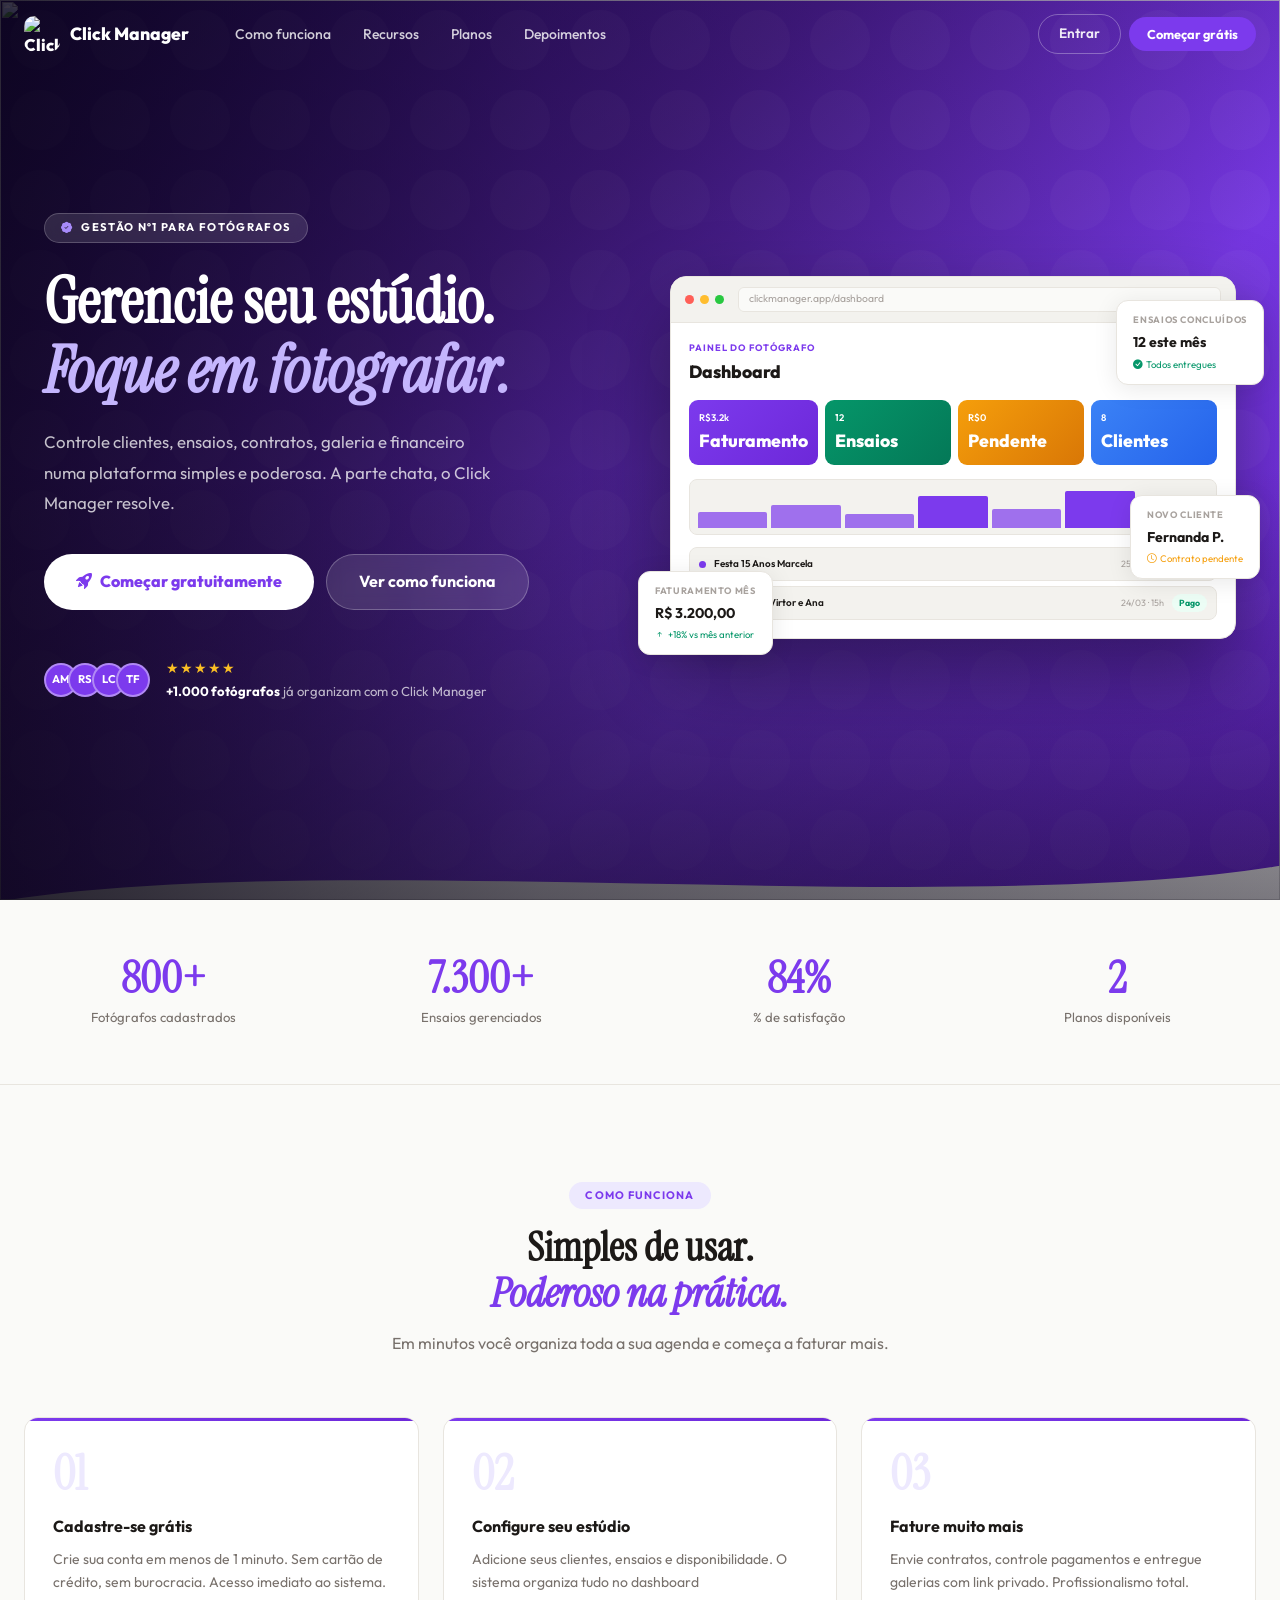
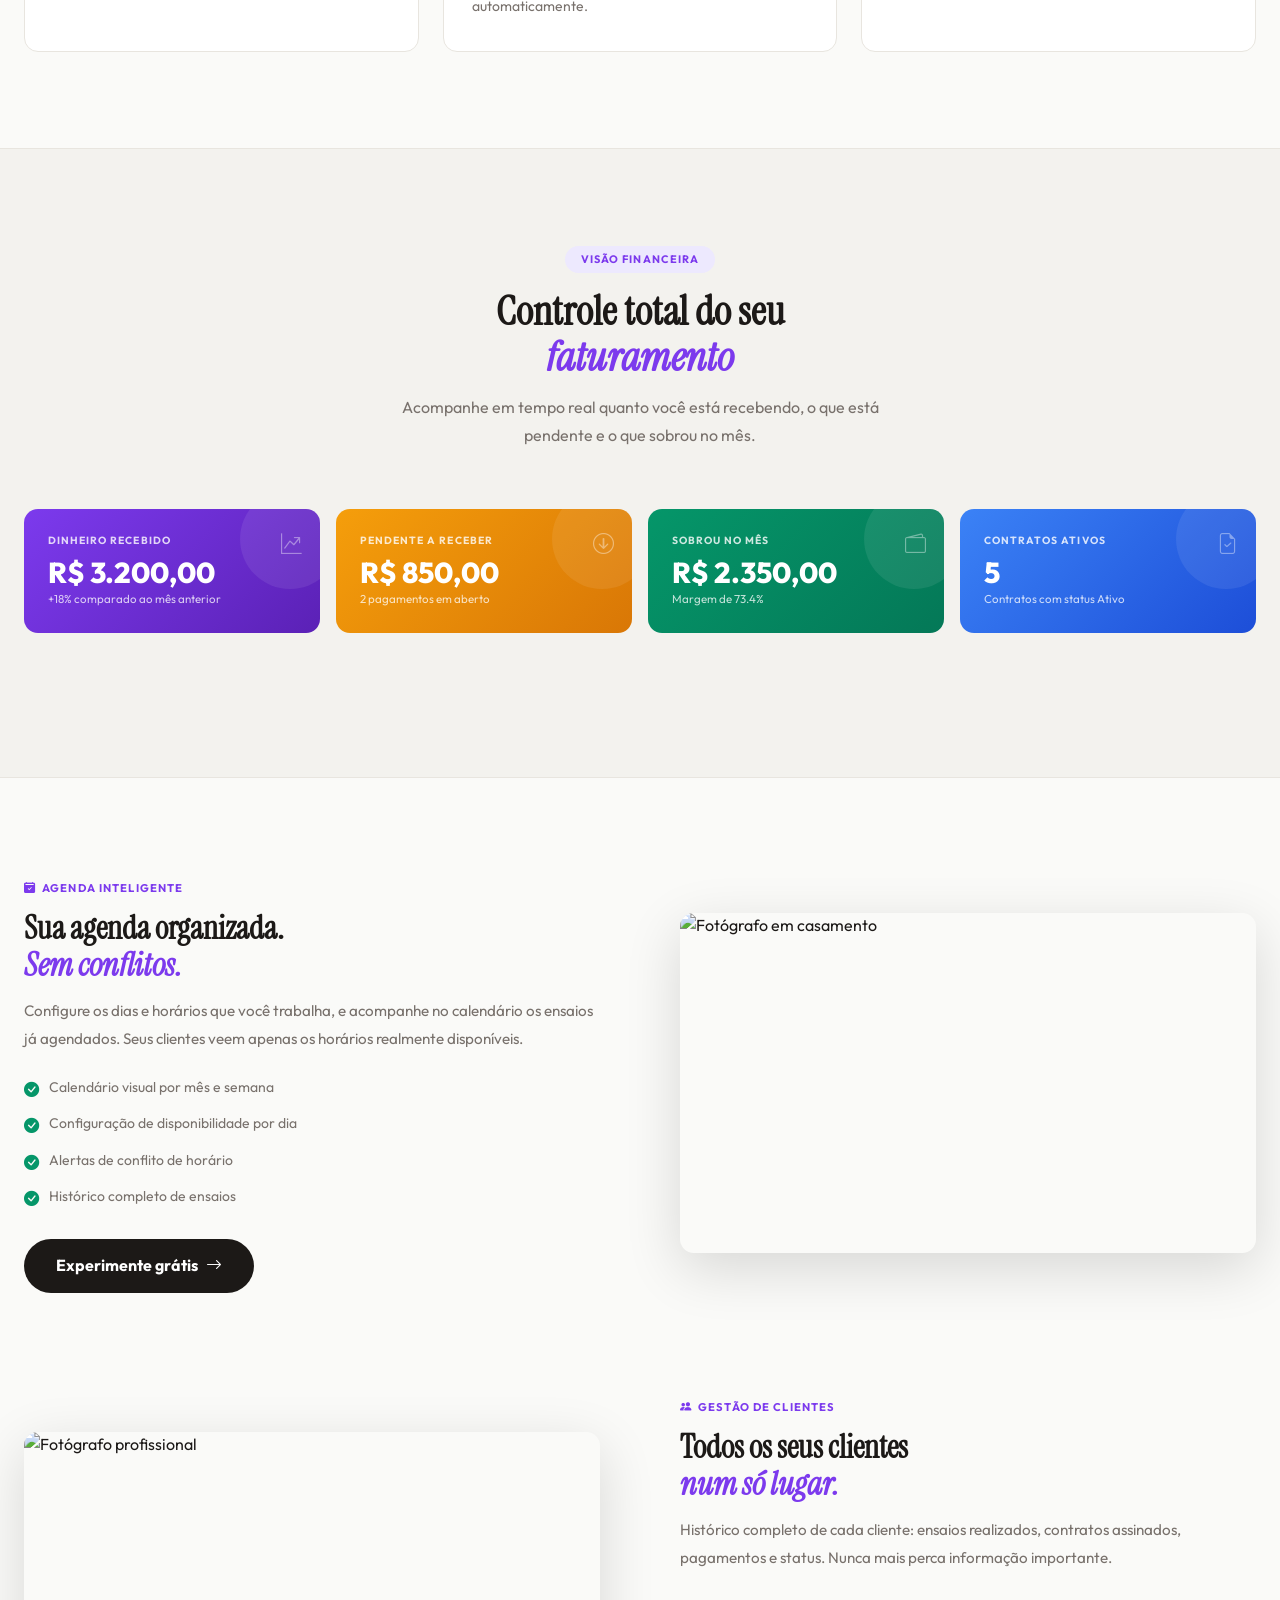
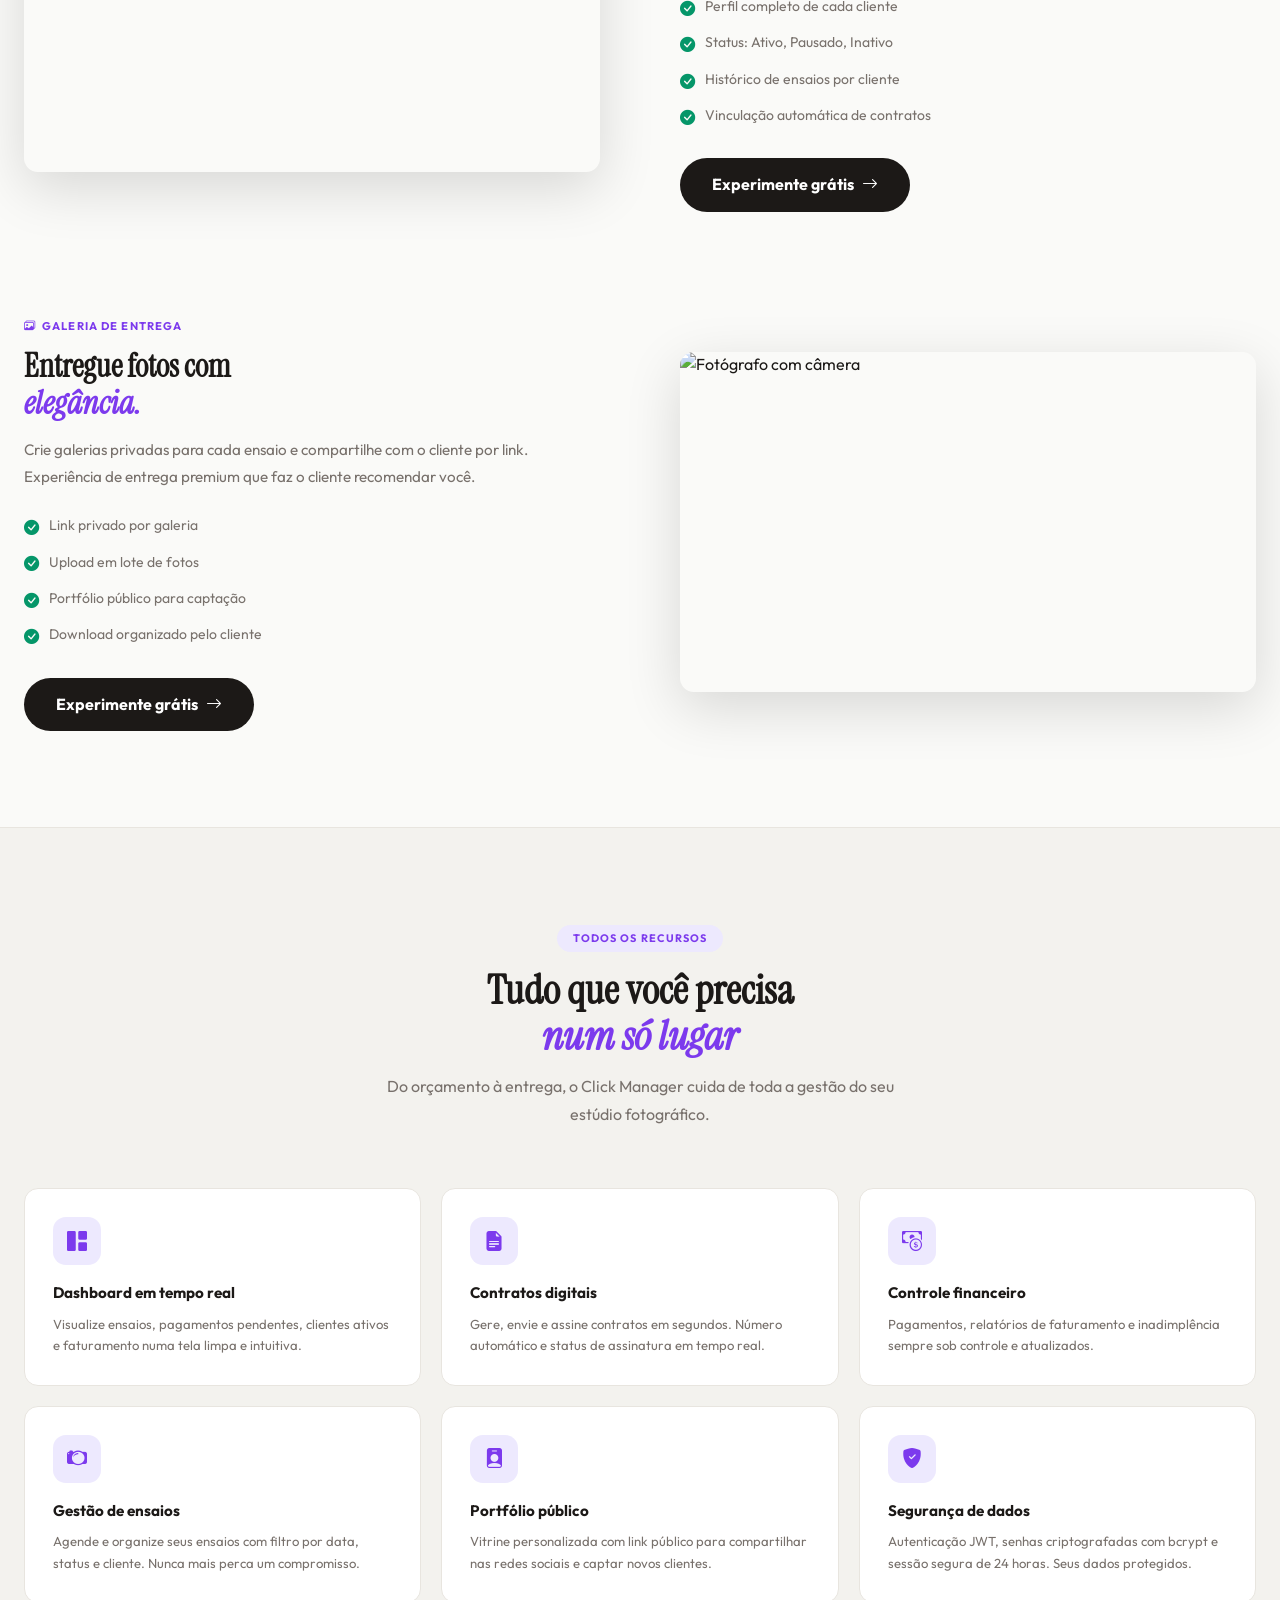
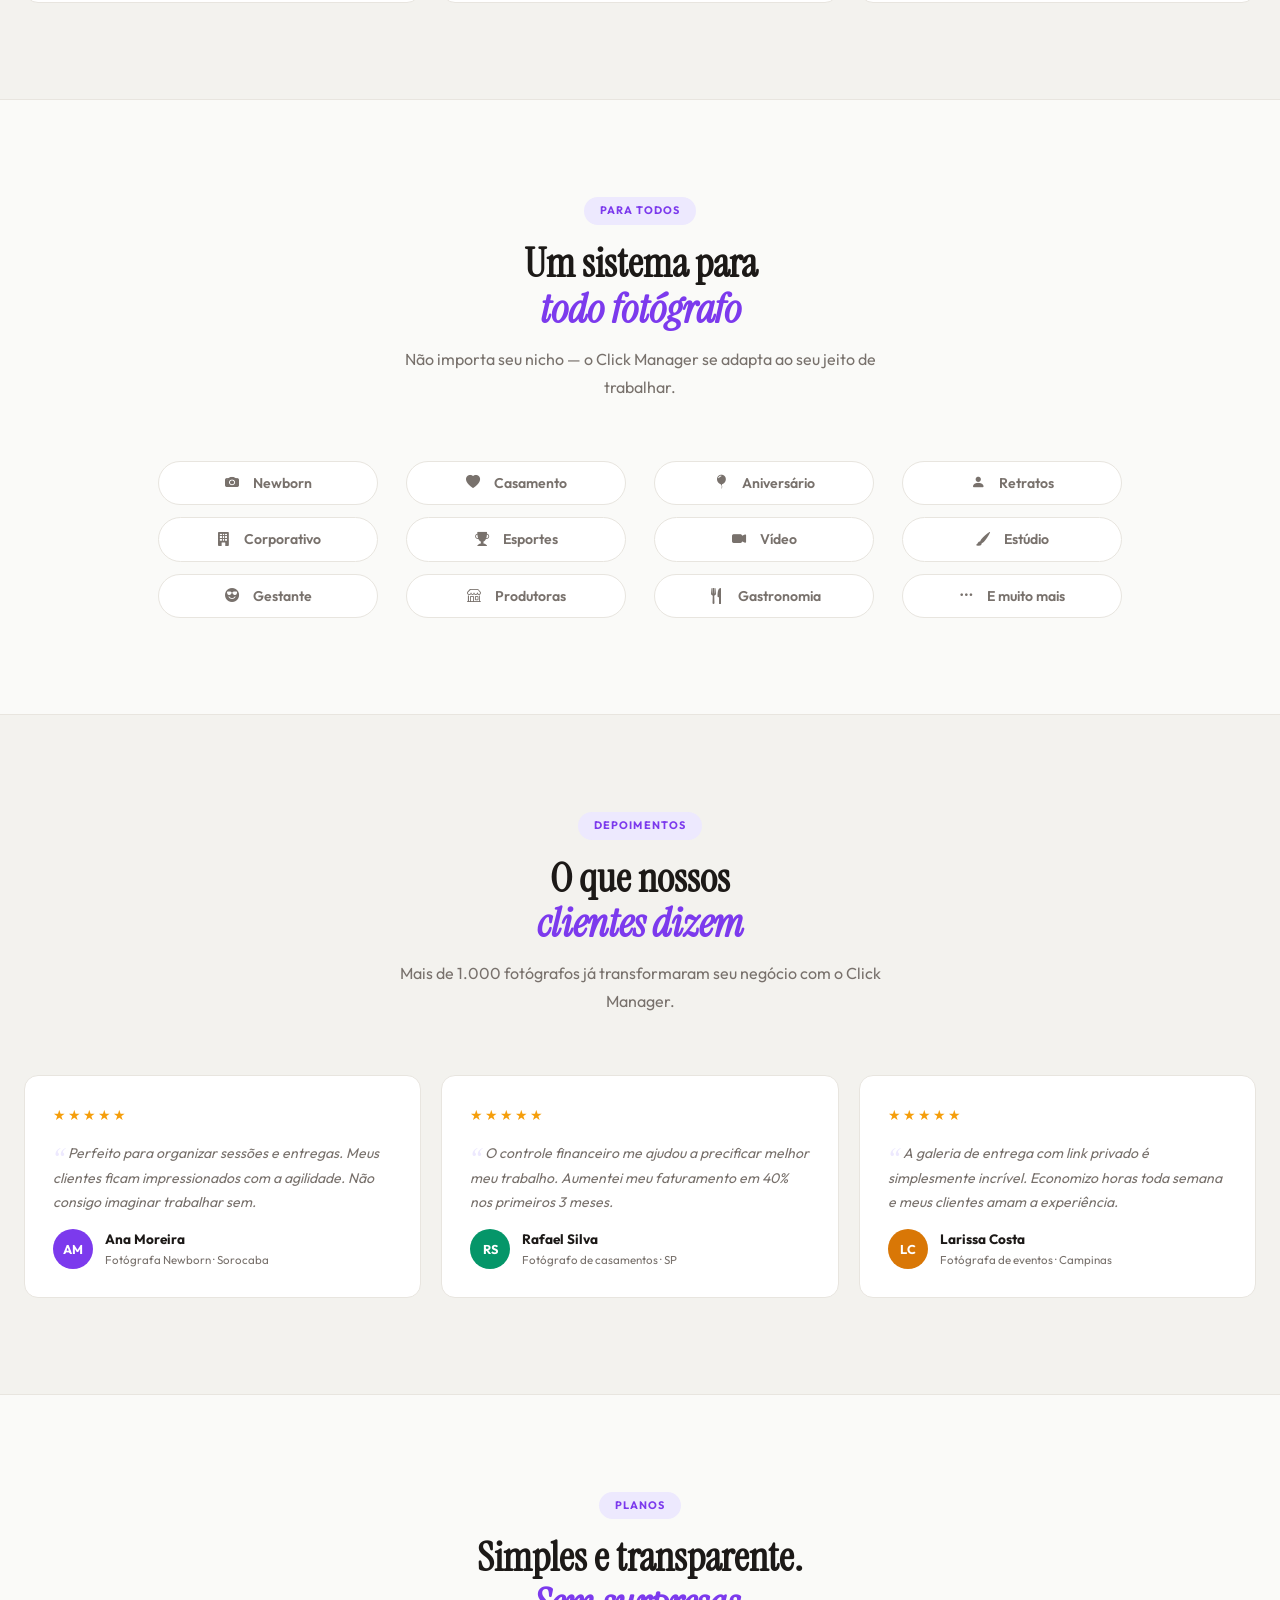
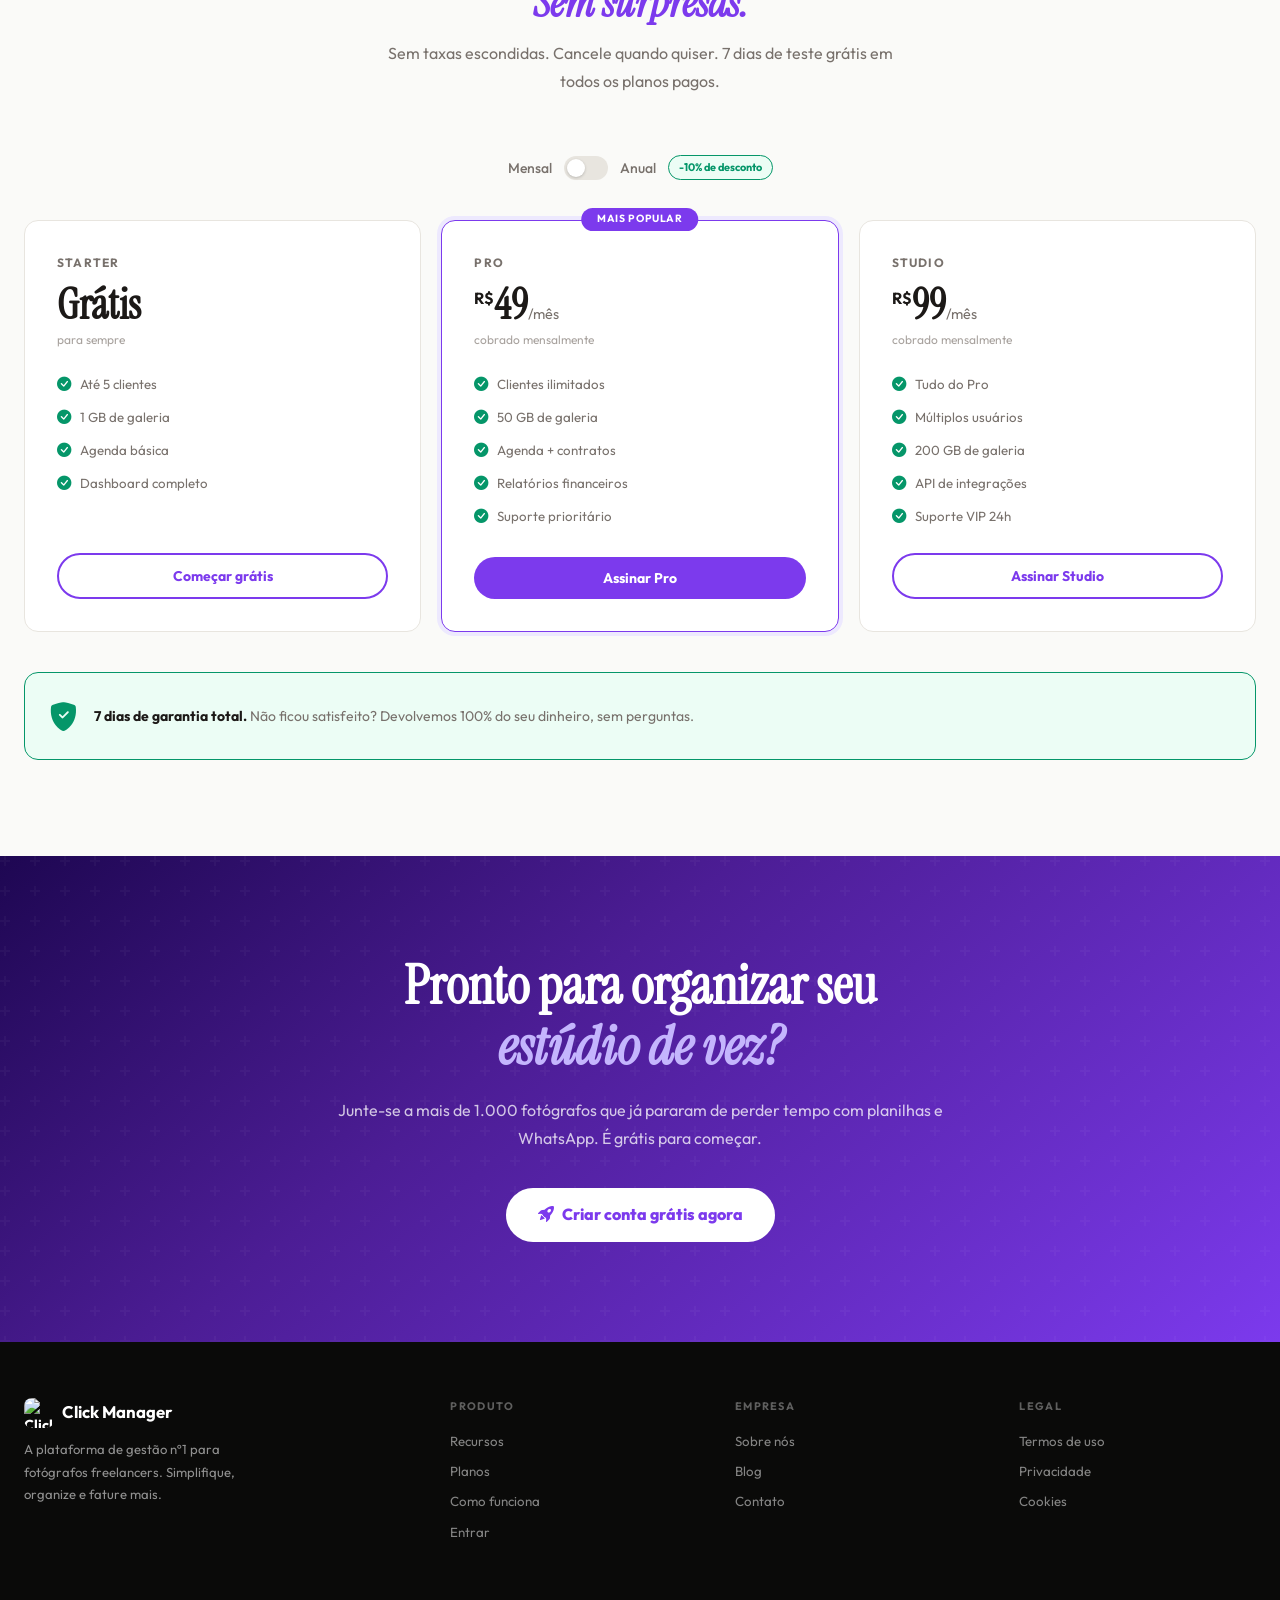
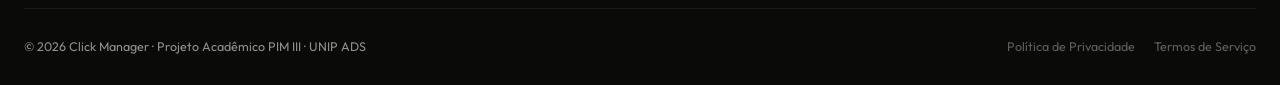
==== clickmanager-v2/index.html @ 8cb8bf37 "Sobe a API, o front e a infra do ClickManager - API em .NET conectando no Postgres (login, clientes," ====
<!DOCTYPE html>
<html lang="pt-BR" data-theme="light">
<head>
<meta charset="UTF-8"/>
<meta name="viewport" content="width=device-width,initial-scale=1.0"/>
<title>Click Manager – Gestão para Fotógrafos</title>
<link rel="icon" href="/icons/favicon.ico" />
<link rel="icon" type="image/svg+xml" sizes="32x32" href="/icons/faviconsvg.svg" />
<link rel="icon" type="image/png" sizes="16x16" href="/icons/favicon-16x16.png" />
<link rel="apple-touch-icon" sizes="180x180" href="/icons/apple-touch-icon.png" />
<link rel="icon" type="image/png" sizes="192x192" href="/icons/android-chrome-192x192.png" />
<link rel="icon" type="image/png" sizes="512x512" href="/icons/android-chrome-512x512.png" />
<link rel="preconnect" href="https://fonts.googleapis.com"/>
<link rel="preconnect" href="https://fonts.gstatic.com" crossorigin/>
<link href="https://fonts.googleapis.com/css2?family=Instrument+Serif:ital@0;1&family=Outfit:wght@300;400;500;600;700;800;900&display=swap" rel="stylesheet"/>
<link rel="stylesheet" href="https://cdn.jsdelivr.net/npm/bootstrap-icons@1.11.3/font/bootstrap-icons.min.css" crossorigin="anonymous"/>
<link rel="stylesheet" href="https://cdnjs.cloudflare.com/ajax/libs/bootstrap-icons/1.11.3/font/bootstrap-icons.min.css" crossorigin="anonymous"/>
<style>
/* ── RESET & TOKENS ─────────────────────────────── */
*,*::before,*::after{box-sizing:border-box;margin:0;padding:0}
html{scroll-behavior:smooth;font-size:16px}
:root{
  --bg:#fafaf8;--bg2:#f3f2ee;--surface:#fff;--border:#e8e5df;
  --text:#1c1917;--text2:#78716c;--text3:#a8a29e;
  --accent:#7c3aed;--accent2:#6d28d9;--accent-light:#f5f3ff;--accent-mid:#ede9fe;
  --green:#059669;--green-bg:#ecfdf5;
  --orange:#f59e0b;--orange-bg:#fffbeb;
  --font-serif:'Instrument Serif',Georgia,serif;
  --font:'Outfit',sans-serif;
  --nav-h:68px;--r:14px;--r-sm:9px;
  --shadow:0 1px 3px rgba(0,0,0,.06),0 4px 16px rgba(0,0,0,.04);
  --shadow-md:0 4px 24px rgba(0,0,0,.09);
  --shadow-lg:0 16px 56px rgba(0,0,0,.14);
  --ease:.22s cubic-bezier(.4,0,.2,1);
}
body{font-family:var(--font);background:var(--bg);color:var(--text);line-height:1.6;overflow-x:hidden;transition:background var(--ease),color var(--ease)}
a{text-decoration:none;color:inherit}
img{max-width:100%;display:block}
::-webkit-scrollbar{width:5px}::-webkit-scrollbar-track{background:var(--bg)}::-webkit-scrollbar-thumb{background:var(--accent);border-radius:99px}

/* ── BUTTONS ─────────────────────────────────────── */
.btn{display:inline-flex;align-items:center;gap:8px;padding:10px 22px;border-radius:99px;font-family:var(--font);font-size:.875rem;font-weight:700;cursor:pointer;border:none;transition:all var(--ease);text-decoration:none;white-space:nowrap}
.btn-ghost{background:rgba(255,255,255,.12);color:#fff;border:1.5px solid rgba(255,255,255,.25);backdrop-filter:blur(8px)}
.btn-ghost:hover{background:rgba(255,255,255,.2);border-color:rgba(255,255,255,.4)}
.btn-primary{background:var(--accent);color:#fff}
.btn-primary:hover{background:var(--accent2);transform:translateY(-2px);box-shadow:0 8px 28px rgba(124,58,237,.35)}
.btn-outline{background:transparent;color:var(--accent);border:2px solid var(--accent)}
.btn-outline:hover{background:var(--accent-light)}
.btn-white{background:#fff;color:var(--accent);font-weight:800}
.btn-white:hover{transform:translateY(-2px);box-shadow:0 8px 32px rgba(0,0,0,.18)}
.btn-dark{background:var(--text);color:#fff}
.btn-dark:hover{background:#111;transform:translateY(-2px)}
.btn-lg{padding:14px 32px;font-size:1rem}
.btn-sm{padding:7px 18px;font-size:.8rem}

/* ── NAV ─────────────────────────────────────────── */
.nav{
  position:fixed;
  top:0;left:0;right:0;
  z-index:200;
  height:var(--nav-h);
  display:flex;
  align-items:center;
  padding:0 max(24px,calc(50vw - 620px));
  gap:32px;
  transition:background .35s ease,transform .35s ease,box-shadow .35s ease,padding .35s ease;
  transform:translateY(-100%);
  background:transparent;
}
.nav.visible{transform:translateY(0);}
.nav-brand{display:flex;align-items:center;gap:10px;font-weight:800;font-size:1.1rem;color:#fff}
.nav.scrolled .nav-brand{color:var(--text)}
.nav-brand-icon{width:36px;height:36px;background:var(--accent);border-radius:10px;display:flex;align-items:center;justify-content:center;color:#fff;font-size:1.05rem;flex-shrink:0}
.nav-brand-icon.logo-image{background:transparent}
.nav-brand-icon.logo-image img{width:100%;height:100%;object-fit:contain;border-radius:inherit;display:block}
.footer-brand .brand-icon.logo-image{background:transparent}
.footer-brand .brand-icon.logo-image img{width:100%;height:100%;object-fit:contain;border-radius:inherit;display:block}
.nav-links{display:flex;align-items:center;gap:4px;flex:1}
.nav-links a{padding:7px 14px;font-size:.875rem;font-weight:500;color:rgba(255,255,255,.8);border-radius:99px;transition:all var(--ease)}
.nav-links a:hover{background:rgba(255,255,255,.15);color:#fff}
.nav.scrolled .nav-links a{color:var(--text2)}
.nav.scrolled .nav-links a:hover{background:var(--bg2);color:var(--text)}
.nav-actions{display:flex;align-items:center;gap:8px;margin-left:auto}
.nav-btn-login{padding:8px 20px;border-radius:99px;font-size:.85rem;font-weight:600;color:rgba(255,255,255,.9);border:1.5px solid rgba(255,255,255,.3);background:transparent;cursor:pointer;font-family:var(--font);transition:all var(--ease)}
.nav-btn-login:hover{background:rgba(255,255,255,.15)}
.nav.scrolled .nav-btn-login{color:var(--text);border-color:var(--border)}
.nav.scrolled .nav-btn-login:hover{background:var(--bg2)}
.btn-icon{width:36px;height:36px;border-radius:50%;border:1.5px solid rgba(255,255,255,.3);background:transparent;color:rgba(255,255,255,.8);display:flex;align-items:center;justify-content:center;cursor:pointer;transition:all var(--ease)}
.btn-icon:hover{background:rgba(255,255,255,.15)}
.nav.scrolled .btn-icon{border-color:var(--border);background:var(--bg2);color:var(--text2)}
.nav.scrolled .btn-icon:hover{background:var(--accent-mid);color:var(--accent)}

/* ── MOBILE NAV ────────────────────────────────────── */
.mobile-nav{
  display:none;
  position:fixed;
  left:0;right:0;bottom:0;
  z-index:220;
  padding:10px 12px;
  background:rgba(255,255,255,.96);
  backdrop-filter:blur(16px);
  border-top:1px solid rgba(0,0,0,.08);
  box-shadow:0 -10px 30px rgba(0,0,0,.08);
  gap:10px;
  grid-template-columns:repeat(4,minmax(0,1fr));
  align-items:center;
  justify-items:center;
  text-align:center;
  transform:translateY(0);
  opacity:1;
  animation:mobileNavEntrance .45s ease;
}
@keyframes mobileNavEntrance{0%{transform:translateY(24px);opacity:0}100%{transform:translateY(0);opacity:1}}
.mobile-nav a{
  min-width:0;
  display:flex;
  flex-direction:column;
  align-items:center;
  justify-content:center;
  gap:4px;
  padding:10px 8px;
  border-radius:14px;
  font-size:.75rem;
  color:var(--text2);
  text-decoration:none;
  transition:background var(--ease),color var(--ease),transform .25s ease;
}
.mobile-nav a:hover{background:var(--bg2);color:var(--text);transform:translateY(-1px);}
.mobile-nav a i{font-size:1.18rem;line-height:1;}
.mobile-nav .mobile-cta{background:var(--accent);color:#fff;box-shadow:0 10px 24px rgba(124,58,237,.18);}

/* ── HERO ─────────────────────────────────────────── */
.hero-wrap{
  position:relative;min-height:100vh;
  background:linear-gradient(140deg,#1e0752 0%,#4c1d95 35%,#7c3aed 65%,#6d28d9 100%);
  display:flex;flex-direction:column;overflow:hidden;
}
.hero-wrap::before{
  content:'';position:absolute;inset:0;z-index:0;
  background:url("data:image/svg+xml,%3Csvg width='80' height='80' viewBox='0 0 80 80' xmlns='http://www.w3.org/2000/svg'%3E%3Cg fill='%23ffffff' fill-opacity='0.03'%3E%3Ccircle cx='40' cy='40' r='30'/%3E%3C/g%3E%3C/svg%3E");
}
.hero-photo-bg{
  position:absolute;inset:0;
  overflow:hidden;
}
.hero-photo-bg img{width:100%;height:100%;object-fit:cover;object-position:center 30%;opacity:.75}
.hero-photo-bg::after{
  content:'';position:absolute;inset:0;
  background:
    linear-gradient(to right, rgba(8,4,18,.75) 0%, rgba(8,4,18,.35) 42%, rgba(8,4,18,.05) 100%),
    linear-gradient(to top, rgba(8,4,18,.5) 0%, transparent 48%);
}
.hero-inner{
  position:relative;z-index:1;
  max-width:1240px;margin:0 auto;width:100%;
  padding:calc(var(--nav-h) + 80px) 24px 80px;
  display:grid;grid-template-columns:1fr 1fr;
  gap:60px;align-items:center;flex:1;
}
.hero-tag{
  display:inline-flex;align-items:center;gap:8px;
  background:rgba(255,255,255,.12);color:#fff;
  font-size:.7rem;font-weight:700;text-transform:uppercase;letter-spacing:.12em;
  padding:5px 16px;border-radius:99px;margin-bottom:24px;
  border:1px solid rgba(255,255,255,.2);backdrop-filter:blur(8px);
}
.hero-tag i{color:#a78bfa}
.hero-h1{
  font-family:var(--font-serif);
  font-size:clamp(2.6rem,5vw,4.2rem);
  line-height:1.08;
  color:#fff;
  margin-bottom:22px;
}
.hero-h1 em{font-style:italic;color:#c4b5fd}
.hero-p{font-size:1.05rem;color:rgba(255,255,255,.75);line-height:1.8;max-width:460px;margin-bottom:36px}
.hero-ctas{display:flex;gap:12px;flex-wrap:wrap;margin-bottom:48px}
.hero-proof{display:flex;align-items:center;gap:16px}
.hero-avatars{display:flex}
.hero-avatars span{width:34px;height:34px;border-radius:50%;background:var(--accent);color:#fff;display:flex;align-items:center;justify-content:center;font-size:.7rem;font-weight:700;border:2px solid rgba(255,255,255,.4);margin-left:-10px}
.hero-avatars span:first-child{margin-left:0}
.hero-proof-text{font-size:.82rem;color:rgba(255,255,255,.7)}
.hero-proof-text strong{color:#fff}
.hero-stars{color:#fbbf24;font-size:.85rem;letter-spacing:1px;margin-bottom:2px}

/* ── DASHBOARD MOCKUP ─────────────────────────────── */
.hero-mockup{position:relative;min-width:0;width:100%;max-width:720px;margin:0 auto;}
.hero-content{max-width:640px;min-width:0;}
.mockup-card{
  width:100%;min-width:0;
  background:var(--surface);border:1px solid var(--border);
  border-radius:16px;box-shadow:0 32px 80px rgba(0,0,0,.4);
  overflow:hidden;
  animation:floatHero 7s ease-in-out infinite;
}
@keyframes floatHero{0%,100%{transform:translateY(0) rotate(.3deg)}50%{transform:translateY(-16px) rotate(.3deg)}}
.mockup-bar{background:var(--bg2);border-bottom:1px solid var(--border);padding:10px 14px;display:flex;align-items:center;gap:6px}
.dot{width:9px;height:9px;border-radius:50%}
.dot-r{background:#ff5f57}.dot-y{background:#ffbd2e}.dot-g{background:#28c840}
.mockup-url{flex:1;background:var(--bg);border:1px solid var(--border);border-radius:6px;padding:3px 10px;font-size:.65rem;color:var(--text3);margin-left:8px}
.mockup-body{padding:18px}
.mockup-eyebrow{font-size:.58rem;font-weight:700;text-transform:uppercase;letter-spacing:.1em;color:var(--accent);margin-bottom:2px}
.mockup-title{font-size:1.1rem;font-weight:800;color:var(--text);margin-bottom:14px}
/* stat cards coloridos */
.mockup-stats{display:grid;grid-template-columns:repeat(4,1fr);gap:7px;margin-bottom:14px}
.ms{border-radius:9px;padding:10px;font-size:.6rem;color:#fff;font-weight:600}
.ms-purple{background:linear-gradient(135deg,#7c3aed,#6d28d9)}
.ms-orange{background:linear-gradient(135deg,#f59e0b,#d97706)}
.ms-green{background:linear-gradient(135deg,#059669,#047857)}
.ms-blue{background:linear-gradient(135deg,#3b82f6,#2563eb)}
.ms-num{font-size:1.1rem;font-weight:800;display:block;margin-top:2px}
/* mini chart */
.mockup-chart{height:56px;background:var(--bg2);border:1px solid var(--border);border-radius:8px;display:flex;align-items:flex-end;padding:6px 8px;gap:4px;margin-bottom:12px}
.mc-bar{background:var(--accent);border-radius:2px 2px 0 0;flex:1;opacity:.7}
.mc-bar.hi{opacity:1}
/* eventos */
.mockup-events{display:flex;flex-direction:column;gap:5px}
.me{display:flex;align-items:center;gap:8px;padding:7px 9px;background:var(--bg2);border:1px solid var(--border);border-radius:8px}
.me-dot{width:7px;height:7px;border-radius:50%;background:var(--accent);flex-shrink:0}
.me-name{font-size:.62rem;font-weight:600;color:var(--text);flex:1}
.me-date{font-size:.57rem;color:var(--text3)}
.me-badge{font-size:.55rem;font-weight:700;padding:2px 7px;border-radius:99px;background:var(--green-bg);color:var(--green)}
/* floating cards */
.fc{position:absolute;background:var(--surface);border:1px solid var(--border);border-radius:12px;padding:12px 16px;box-shadow:var(--shadow-md);font-size:.78rem}
.fc-1{bottom:-16px;left:-32px;animation:fcFloat 5s 1s ease-in-out infinite}
.fc-2{top:24px;right:-28px;animation:fcFloat 4.5s .5s ease-in-out infinite}
.fc-3{bottom:60px;right:-24px;animation:fcFloat 6s 1.5s ease-in-out infinite}
@keyframes fcFloat{0%,100%{transform:translateY(0)}50%{transform:translateY(-9px)}}
.fc .fc-label{font-size:.58rem;font-weight:700;text-transform:uppercase;letter-spacing:.07em;color:var(--text3);margin-bottom:3px}
.fc .fc-value{font-weight:700;color:var(--text);font-size:.88rem}
.fc .fc-sub{font-size:.6rem;color:var(--green);display:flex;align-items:center;gap:3px;margin-top:3px}
.fc .fc-sub.warn{color:var(--orange)}

/* ── WAVE ────────────────────────────────────────── */
.wave-divider{line-height:0;overflow:hidden;margin-bottom:-1px}
.wave-divider svg{display:block;width:100%}

/* ── STATS STRIP ─────────────────────────────────── */
.stats-strip{padding:56px max(24px,calc(50vw - 620px));display:grid;grid-template-columns:repeat(4,1fr);gap:40px;border-bottom:1px solid var(--border)}
.stat-item{text-align:center}
.stat-item-num{font-family:var(--font-serif);font-size:2.8rem;font-weight:700;color:var(--accent);line-height:1}
.stat-item-label{font-size:.82rem;color:var(--text2);margin-top:6px}

/* ── SECTION BASE ─────────────────────────────────── */
.section{padding:96px max(24px,calc(50vw - 620px))}
.section-alt{background:var(--bg2);border-top:1px solid var(--border);border-bottom:1px solid var(--border)}
.section-dark{background:linear-gradient(135deg,#1e0752 0%,#4c1d95 100%);color:#fff}
.section-tag{display:inline-flex;align-items:center;gap:6px;background:var(--accent-mid);color:var(--accent);font-size:.68rem;font-weight:700;text-transform:uppercase;letter-spacing:.1em;padding:5px 16px;border-radius:99px;margin-bottom:16px}
.section-tag-white{background:rgba(255,255,255,.15);color:#fff;border:1px solid rgba(255,255,255,.2)}
.section-h{font-family:var(--font-serif);font-size:clamp(1.9rem,3.2vw,3rem);line-height:1.12;margin-bottom:12px}
.section-h em{font-style:italic;color:var(--accent)}
.section-h-white em{color:#c4b5fd}
.section-sub{font-size:1rem;color:var(--text2);max-width:540px;line-height:1.75}
.section-sub-white{color:rgba(255,255,255,.75)}
.section-head{margin-bottom:60px}
.section-head.center{text-align:center}
.section-head.center .section-sub{margin:0 auto}

/* ── FEATURE ROWS ─────────────────────────────────── */
.feat-row{display:grid;grid-template-columns:1fr 1fr;gap:80px;align-items:center;margin-bottom:100px}
.feat-row:last-child{margin-bottom:0}
.feat-row.reverse .feat-visual{order:-1}
.feat-tag{display:inline-flex;align-items:center;gap:6px;font-size:.7rem;font-weight:700;text-transform:uppercase;letter-spacing:.1em;color:var(--accent);margin-bottom:12px}
.feat-h{font-family:var(--font-serif);font-size:clamp(1.6rem,2.5vw,2.2rem);line-height:1.15;color:var(--text);margin-bottom:14px}
.feat-h em{font-style:italic;color:var(--accent)}
.feat-p{font-size:.95rem;color:var(--text2);line-height:1.8;margin-bottom:24px}
.feat-list{display:flex;flex-direction:column;gap:10px;margin-bottom:28px}
.feat-list li{display:flex;align-items:flex-start;gap:10px;font-size:.875rem;color:var(--text2);list-style:none}
.feat-list li i{color:var(--green);font-size:.95rem;flex-shrink:0;margin-top:2px}
.feat-visual{border-radius:var(--r);overflow:hidden;box-shadow:var(--shadow-lg)}
.feat-visual img{width:100%;height:340px;object-fit:cover}
.feat-visual-ui{border-radius:var(--r);background:var(--surface);border:1px solid var(--border);box-shadow:var(--shadow-lg);padding:24px;min-height:320px}

/* ── COLORED CARDS (fotocontrole style) ──────────────── */
.color-cards{display:grid;grid-template-columns:repeat(4,1fr);gap:16px;margin-bottom:48px}
.cc{border-radius:14px;padding:24px;color:#fff;position:relative;overflow:hidden}
.cc::after{content:'';position:absolute;top:-20px;right:-20px;width:100px;height:100px;border-radius:50%;background:rgba(255,255,255,.08)}
.cc-purple{background:linear-gradient(135deg,#7c3aed 0%,#5b21b6 100%)}
.cc-orange{background:linear-gradient(135deg,#f59e0b 0%,#d97706 100%)}
.cc-green{background:linear-gradient(135deg,#059669 0%,#047857 100%)}
.cc-blue{background:linear-gradient(135deg,#3b82f6 0%,#1d4ed8 100%)}
.cc-label{font-size:.65rem;font-weight:700;text-transform:uppercase;letter-spacing:.1em;opacity:.8;margin-bottom:8px}
.cc-value{font-size:1.8rem;font-weight:800;line-height:1;margin-bottom:4px}
.cc-sub{font-size:.72rem;opacity:.75}
.cc-icon{position:absolute;top:18px;right:18px;font-size:1.3rem;opacity:.4}

/* ── HOW IT WORKS ─────────────────────────────────── */
.steps{display:grid;grid-template-columns:repeat(3,1fr);gap:24px}
.step{background:var(--surface);border:1px solid var(--border);border-radius:var(--r);padding:32px 28px;position:relative;transition:all var(--ease);overflow:hidden}
.step::before{content:'';position:absolute;top:0;left:0;right:0;height:3px;background:linear-gradient(90deg,var(--accent),var(--accent2))}
.step:hover{box-shadow:var(--shadow-md);transform:translateY(-4px)}
.step-num{font-family:var(--font-serif);font-size:3rem;font-weight:700;color:var(--accent-mid);line-height:1;margin-bottom:16px}
.step-title{font-weight:700;font-size:1rem;color:var(--text);margin-bottom:8px}
.step-desc{font-size:.875rem;color:var(--text2);line-height:1.7}

/* ── FEATURE GRID ─────────────────────────────────── */
.feat-grid{display:grid;grid-template-columns:repeat(3,1fr);gap:20px}
.fg-card{background:var(--surface);border:1px solid var(--border);border-radius:var(--r);padding:28px;transition:all var(--ease)}
.fg-card:hover{box-shadow:var(--shadow-md);border-color:var(--accent);transform:translateY(-3px)}
.fg-icon{width:48px;height:48px;border-radius:13px;background:var(--accent-mid);color:var(--accent);display:flex;align-items:center;justify-content:center;font-size:1.25rem;margin-bottom:16px}
.fg-title{font-weight:700;font-size:.95rem;color:var(--text);margin-bottom:8px}
.fg-desc{font-size:.82rem;color:var(--text2);line-height:1.65}

/* ── NICHES ──────────────────────────────────────── */
.niches{
  display:grid;
  grid-template-columns:repeat(4,minmax(140px,1fr));
  gap:12px;
  justify-items:center;
  align-items:center;
  width:100%;
  max-width:980px;
  margin:0 auto;
}
.niche{
  display:inline-flex;
  align-items:center;
  justify-content:center;
  gap:8px;
  width:100%;
  max-width:220px;
  padding:10px 18px;
  border-radius:999px;
  background:var(--surface);
  border:1px solid var(--border);
  font-size:.88rem;
  font-weight:600;
  color:var(--text2);
  cursor:default;
  transition:all var(--ease);
  text-align:center;
  box-sizing:border-box;
}
.niche:hover{background:var(--accent-mid);color:var(--accent);border-color:var(--accent)}
.niche i, .niche svg{margin-right:6px;flex-shrink:0}
.niche svg{width:1rem;height:1rem;display:block}

/* responsive tweaks */
@media(max-width:1100px){
  .niches{grid-template-columns:repeat(3,minmax(130px,1fr));gap:12px}
}
@media(max-width:700px){
  .niches{grid-template-columns:repeat(2,minmax(120px,1fr));gap:10px}
  .niche{max-width:180px;padding:8px 12px;font-size:.82rem}
}
@media(max-width:420px){
  .niches{grid-template-columns:repeat(2,1fr);gap:8px}
  .niche{max-width:160px;padding:8px 10px;font-size:.78rem}
}

/* reveal for niches */
.niche{opacity:0;transform:translateY(8px) scale(.98);transition:opacity .6s cubic-bezier(.4,0,.2,1),transform .6s cubic-bezier(.4,0,.2,1)}
.niche.visible{opacity:1;transform:translateY(0) scale(1)}

/* ── TESTIMONIALS ─────────────────────────────────── */
.testimonials{display:grid;grid-template-columns:repeat(3,1fr);gap:20px}
.tcard{background:var(--surface);border:1px solid var(--border);border-radius:var(--r);padding:28px;display:flex;flex-direction:column;gap:14px;transition:all var(--ease)}
.tcard:hover{box-shadow:var(--shadow-md);transform:translateY(-3px)}
.tcard-stars{color:#f59e0b;font-size:.9rem;letter-spacing:2px}
.tcard-text{font-size:.875rem;color:var(--text2);line-height:1.75;font-style:italic;flex:1}
.tcard-text::before{content:'\201C';font-family:var(--font-serif);font-size:2.2rem;color:var(--accent-mid);line-height:0;vertical-align:-.5em;margin-right:4px}
.tcard-author{display:flex;align-items:center;gap:12px}
.tcard-av{width:40px;height:40px;border-radius:50%;display:flex;align-items:center;justify-content:center;font-weight:700;font-size:.8rem;color:#fff;flex-shrink:0;overflow:hidden}
.tcard-name{font-weight:700;font-size:.85rem;color:var(--text)}
.tcard-role{font-size:.72rem;color:var(--text2)}

/* ── PRICING ─────────────────────────────────────── */
.pricing-toggle{display:flex;align-items:center;gap:12px;margin-bottom:40px;justify-content:center}
.toggle-label{font-size:.875rem;color:var(--text2);font-weight:500}
.toggle-track{width:44px;height:24px;background:var(--border);border-radius:99px;cursor:pointer;position:relative;transition:background var(--ease)}
.toggle-track.on{background:var(--accent)}
.toggle-thumb{width:18px;height:18px;background:#fff;border-radius:50%;position:absolute;top:3px;left:3px;transition:left var(--ease);box-shadow:0 1px 3px rgba(0,0,0,.2)}
.toggle-track.on .toggle-thumb{left:23px}
.discount-pill{background:var(--green-bg);color:var(--green);font-size:.68rem;font-weight:700;padding:3px 10px;border-radius:99px;border:1px solid var(--green)}
.pricing-grid{display:grid;grid-template-columns:repeat(3,1fr);gap:20px}
.pcard{background:var(--surface);border:1.5px solid var(--border);border-radius:var(--r);padding:32px;position:relative;transition:all var(--ease);display:flex;flex-direction:column}
.pcard:hover{box-shadow:var(--shadow-md)}
.pcard.featured{border-color:var(--accent);box-shadow:0 0 0 4px var(--accent-mid)}
.pcard-badge{position:absolute;top:-13px;left:50%;transform:translateX(-50%);background:var(--accent);color:#fff;font-size:.65rem;font-weight:700;text-transform:uppercase;letter-spacing:.06em;padding:3px 16px;border-radius:99px;white-space:nowrap}
.pcard-name{font-size:.75rem;font-weight:700;text-transform:uppercase;letter-spacing:.1em;color:var(--text2);margin-bottom:12px}
.pcard-price{font-family:var(--font-serif);font-size:2.6rem;font-weight:700;color:var(--text);line-height:1;margin-bottom:4px}
.pcard-price sup{font-size:1rem;vertical-align:super;font-family:var(--font)}
.pcard-price span{font-size:.9rem;font-weight:400;color:var(--text2);font-family:var(--font)}
.pcard-period{font-size:.75rem;color:var(--text3);margin-bottom:24px}
.pcard-list{list-style:none;display:flex;flex-direction:column;gap:10px;flex:1;margin-bottom:24px}
.pcard-list li{display:flex;align-items:center;gap:9px;font-size:.83rem;color:var(--text2)}
.pcard-list li i{color:var(--green);font-size:.9rem;flex-shrink:0}
.guarantee{margin-top:40px;padding:20px 24px;background:var(--green-bg);border:1px solid var(--green);border-radius:var(--r);display:flex;align-items:center;gap:16px}
.guarantee i{font-size:1.8rem;color:var(--green);flex-shrink:0}
.guarantee-text{font-size:.875rem;color:var(--text2);line-height:1.5}
.guarantee-text strong{color:var(--text)}

/* ── CTA FINAL ───────────────────────────────────── */
.cta-final{text-align:center;padding:100px 24px;position:relative;overflow:hidden;background:linear-gradient(140deg,#1e0752 0%,#4c1d95 40%,#7c3aed 100%)}
.cta-final::before{content:'';position:absolute;inset:0;background:url("data:image/svg+xml,%3Csvg width='60' height='60' viewBox='0 0 60 60' xmlns='http://www.w3.org/2000/svg'%3E%3Cg fill='%23ffffff' fill-opacity='0.03'%3E%3Cpath d='M36 34v-4h-2v4h-4v2h4v4h2v-4h4v-2h-4zm0-30V0h-2v4h-4v2h4v4h2V6h4V4h-4zM6 34v-4H4v4H0v2h4v4h2v-4h4v-2H6zM6 4V0H4v4H0v2h4v4h2V6h4V4H6z'/%3E%3C/g%3E%3C/svg%3E")}
.cta-final-inner{position:relative;max-width:680px;margin:0 auto}
.cta-final h2{font-family:var(--font-serif);font-size:clamp(2.2rem,4.5vw,3.4rem);color:#fff;line-height:1.12;margin-bottom:18px}
.cta-final h2 em{font-style:italic;color:#c4b5fd}
.cta-final p{font-size:1rem;color:rgba(255,255,255,.75);margin-bottom:36px;line-height:1.75}

/* ── FOOTER ──────────────────────────────────────── */
.footer{background:#0a0a09;padding:56px max(24px,calc(50vw - 620px)) 28px;color:rgba(255,255,255,.55)}
.footer-grid{display:grid;grid-template-columns:1.6fr 1fr 1fr 1fr;gap:48px;margin-bottom:56px}
.footer-brand .brand-name{font-weight:700;font-size:1.05rem;color:#fff;margin-bottom:10px;display:flex;align-items:center;gap:8px}
.footer-brand .brand-icon{width:30px;height:30px;background:var(--accent);border-radius:8px;display:flex;align-items:center;justify-content:center;color:#fff;font-size:.9rem}
.footer-brand p{font-size:.82rem;line-height:1.75;max-width:230px}
.footer-col h4{font-size:.68rem;font-weight:700;text-transform:uppercase;letter-spacing:.12em;color:rgba(255,255,255,.35);margin-bottom:16px}
.footer-col a{display:block;font-size:.83rem;color:rgba(255,255,255,.5);margin-bottom:9px;transition:color var(--ease)}
.footer-col a:hover{color:#fff}
.footer-bottom{border-top:1px solid rgba(255,255,255,.07);padding-top:28px;display:flex;justify-content:space-between;align-items:center;font-size:.78rem;flex-wrap:wrap;gap:12px}
.footer-bottom a{color:rgba(255,255,255,.35);margin-left:16px;transition:color var(--ease)}
.footer-bottom a:hover{color:#fff}

/* ── SCROLL REVEAL ──────────────────────────────── */
.reveal{opacity:0;transform:translateY(32px);transition:opacity .7s cubic-bezier(.4,0,.2,1),transform .7s cubic-bezier(.4,0,.2,1)}
.reveal.visible{opacity:1;transform:translateY(0)}
.reveal-left{opacity:0;transform:translateX(-40px);transition:opacity .7s cubic-bezier(.4,0,.2,1),transform .7s cubic-bezier(.4,0,.2,1)}
.reveal-left.visible{opacity:1;transform:translateX(0)}
.reveal-right{opacity:0;transform:translateX(40px);transition:opacity .7s cubic-bezier(.4,0,.2,1),transform .7s cubic-bezier(.4,0,.2,1)}
.reveal-right.visible{opacity:1;transform:translateX(0)}
.reveal-delay-1{transition-delay:.1s}
.reveal-delay-2{transition-delay:.2s}
.reveal-delay-3{transition-delay:.3s}
.reveal-delay-4{transition-delay:.4s}

/* ── RESPONSIVE ──────────────────────────────────── */
@media(max-width:1024px){
  .feat-row{grid-template-columns:1fr;gap:40px}
  .feat-row.reverse .feat-visual{order:0}
}
@media(max-width:900px){
  .nav-links{display:none}
  .nav-actions{display:none}
  .mobile-nav{display:grid}
  .hero-inner{grid-template-columns:1fr;gap:38px;padding:calc(var(--nav-h) + 28px) 16px 140px;min-width:0;}
  .hero-content{max-width:100%;padding-right:0;}
  .hero-mockup{max-width:100%;padding:0 0 10px;margin:0;display:flex;justify-content:center;}
  .mockup-card{margin:0 auto;}
  .hero-photo-bg{display:none}
  .hero-proof{flex-direction:column;align-items:flex-start;gap:14px;}
  .hero-ctas{flex-direction:column;align-items:stretch;}
  .hero-ctas .btn{width:100%;}
  .mockup-bar{flex-wrap:wrap;gap:8px;}
  .mockup-url{margin-left:0;margin-top:8px;width:100%;}
  .stats-strip{grid-template-columns:repeat(2,1fr)}
  .steps{grid-template-columns:1fr}
  .color-cards{grid-template-columns:repeat(2,1fr)}
  .testimonials{grid-template-columns:1fr}
  .pricing-grid{grid-template-columns:1fr}
  .feat-grid{grid-template-columns:repeat(2,1fr)}
  .footer-grid{grid-template-columns:1fr 1fr}
  body{padding-bottom:148px;}
}

@media(max-width:700px){
  .hero-inner{padding:calc(var(--nav-h) + 22px) 14px 150px;gap:26px;}
  .hero-mockup{max-width:360px;}
  .mockup-card{border-radius:14px;}
  .mockup-bar{padding:10px 12px;}
  .mockup-url{font-size:.62rem;}
  .mockup-stats{grid-template-columns:repeat(2,1fr);gap:6px;}
  .mockup-chart{padding:6px;}
  .fc{position:absolute;transform:none;left:auto;right:auto;top:auto;}
  .fc-1{bottom:-16px;left:10px;}
  .fc-2{top:16px;right:10px;}
  .fc-3{bottom:44px;right:10px;}
}

@media(max-width:600px){
  .footer-grid{grid-template-columns:1fr}
  .section{padding:72px 20px}
  .hero-ctas{flex-direction:column}
  .hero-ctas .btn{justify-content:center;width:100%}
  .feat-grid{grid-template-columns:1fr}
  .color-cards{grid-template-columns:1fr 1fr}
  .stats-strip{grid-template-columns:repeat(2,1fr);padding:40px 20px}
}
</style>
</head>
<body>

<!-- ── NAV ── -->
<nav class="nav" id="mainNav">
  <div class="nav-brand">
    <div class="nav-brand-icon logo-image"><img src="/icons/logo.svg" alt="Click Manager logo"/></div>
    Click Manager
  </div>
  <div class="nav-links">
    <a href="#como-funciona">Como funciona</a>
    <a href="#recursos">Recursos</a>
    <a href="#planos">Planos</a>
    <a href="#depoimentos">Depoimentos</a>
  </div>
  <div class="nav-actions">
    <a href="login.html" class="nav-btn-login">Entrar</a>
    <a href="cadastro.html" class="btn btn-primary btn-sm">Começar grátis</a>
  </div>
</nav>

<nav class="mobile-nav" aria-label="Navegação inferior">
  <a href="#como-funciona">
    <i class="bi bi-lightning-fill"></i>
    <span>Como</span>
  </a>
  <a href="#recursos">
    <i class="bi bi-grid-3x3-gap-fill"></i>
    <span>Recursos</span>
  </a>
  <a href="#planos">
    <i class="bi bi-wallet2"></i>
    <span>Planos</span>
  </a>
  <a href="cadastro.html" class="mobile-cta btn btn-primary">
    <i class="bi bi-rocket-takeoff-fill"></i>
    <span>Começar</span>
  </a>
</nav>

<!-- ── HERO ── -->
<div class="hero-wrap">
  <!-- Foto de fundo -->
  <div class="hero-photo-bg">
    <img src="https://images.unsplash.com/photo-1499002238440-d264edd596ec?w=1600&q=85&fit=crop&crop=center" alt="">
  </div>

  <div class="hero-inner">
    <!-- Esquerda: texto -->
    <div class="hero-content">
      <div class="hero-tag reveal"><i class="bi bi-patch-check-fill"></i> Gestão nº1 para fotógrafos</div>
      <h1 class="hero-h1 reveal reveal-delay-1">
        Gerencie seu estúdio.<br>
        <em>Foque em fotografar.</em>
      </h1>
      <p class="hero-p reveal reveal-delay-2">
        Controle clientes, ensaios, contratos, galeria e financeiro numa plataforma simples e poderosa. A parte chata, o Click Manager resolve.
      </p>
      <div class="hero-ctas reveal reveal-delay-3">
        <a href="cadastro.html" class="btn btn-white btn-lg">
          <i class="bi bi-rocket-takeoff-fill"></i> Começar gratuitamente
        </a>
        <a href="#como-funciona" class="btn btn-ghost btn-lg">Ver como funciona</a>
      </div>
      <div class="hero-proof reveal reveal-delay-4">
        <div class="hero-avatars">
          <span>AM</span><span>RS</span><span>LC</span><span>TF</span>
        </div>
        <div>
          <div class="hero-stars">★★★★★</div>
          <div class="hero-proof-text"><strong>+1.000 fotógrafos</strong> já organizam com o Click Manager</div>
        </div>
      </div>
    </div>

    <!-- Direita: mockup -->
    <div class="hero-mockup reveal reveal-right reveal-delay-2">
      <div class="mockup-card">
        <div class="mockup-bar">
          <div class="dot dot-r"></div><div class="dot dot-y"></div><div class="dot dot-g"></div>
          <div class="mockup-url">clickmanager.app/dashboard</div>
        </div>
        <div class="mockup-body">
          <div class="mockup-eyebrow">Painel do fotógrafo</div>
          <div class="mockup-title">Dashboard</div>
          <div class="mockup-stats">
            <div class="ms ms-purple"><span>R$3.2k</span><span class="ms-num">Faturamento</span></div>
            <div class="ms ms-green"><span>12</span><span class="ms-num">Ensaios</span></div>
            <div class="ms ms-orange"><span>R$0</span><span class="ms-num">Pendente</span></div>
            <div class="ms ms-blue"><span>8</span><span class="ms-num">Clientes</span></div>
          </div>
          <div class="mockup-chart">
            <div class="mc-bar" style="height:38%"></div>
            <div class="mc-bar" style="height:55%"></div>
            <div class="mc-bar" style="height:33%"></div>
            <div class="mc-bar hi" style="height:78%"></div>
            <div class="mc-bar" style="height:47%"></div>
            <div class="mc-bar hi" style="height:90%"></div>
            <div class="mc-bar" style="height:62%"></div>
          </div>
          <div class="mockup-events">
            <div class="me"><div class="me-dot"></div><div class="me-name">Festa 15 Anos Marcela</div><div class="me-date">25/03 · 15h</div><div class="me-badge">Pago</div></div>
            <div class="me"><div class="me-dot" style="background:var(--text3)"></div><div class="me-name">Casamento Virtor e Ana</div><div class="me-date">24/03 · 15h</div><div class="me-badge">Pago</div></div>
          </div>
        </div>
      </div>
      <!-- Floating cards -->
      <div class="fc fc-1">
        <div class="fc-label">Faturamento mês</div>
        <div class="fc-value">R$ 3.200,00</div>
        <div class="fc-sub"><i class="bi bi-arrow-up-short"></i> +18% vs mês anterior</div>
      </div>
      <div class="fc fc-2">
        <div class="fc-label">Ensaios concluídos</div>
        <div class="fc-value">12 este mês</div>
        <div class="fc-sub"><i class="bi bi-check-circle-fill"></i> Todos entregues</div>
      </div>
      <div class="fc fc-3">
        <div class="fc-label">Novo cliente</div>
        <div class="fc-value">Fernanda P.</div>
        <div class="fc-sub warn"><i class="bi bi-clock"></i> Contrato pendente</div>
      </div>
    </div>
  </div>

  <!-- Onda de transição -->
  <div class="wave-divider">
    <svg viewBox="0 0 1440 60" fill="none" xmlns="http://www.w3.org/2000/svg" preserveAspectRatio="none">
      <path d="M0,60 C360,0 1080,80 1440,20 L1440,60 Z" fill="var(--bg)"/>
    </svg>
  </div>
</div>

<!-- ── STATS STRIP ── -->
<div class="stats-strip">
  <div class="stat-item reveal"><div class="stat-item-num" data-target="1000">0</div><div class="stat-item-label">Fotógrafos cadastrados</div></div>
  <div class="stat-item reveal reveal-delay-1"><div class="stat-item-num" data-target="8500">0</div><div class="stat-item-label">Ensaios gerenciados</div></div>
  <div class="stat-item reveal reveal-delay-2"><div class="stat-item-num" data-target="98">0</div><div class="stat-item-label">% de satisfação</div></div>
  <div class="stat-item reveal reveal-delay-3"><div class="stat-item-num" data-target="3">0</div><div class="stat-item-label">Planos disponíveis</div></div>
</div>

<!-- ── COMO FUNCIONA ── -->
<section class="section" id="como-funciona">
  <div class="section-head center reveal">
    <div class="section-tag">Como funciona</div>
    <h2 class="section-h">Simples de usar.<br><em>Poderoso na prática.</em></h2>
    <p class="section-sub">Em minutos você organiza toda a sua agenda e começa a faturar mais.</p>
  </div>
  <div class="steps">
    <div class="step reveal">
      <div class="step-num">01</div>
      <div class="step-title">Cadastre-se grátis</div>
      <div class="step-desc">Crie sua conta em menos de 1 minuto. Sem cartão de crédito, sem burocracia. Acesso imediato ao sistema.</div>
    </div>
    <div class="step reveal reveal-delay-1">
      <div class="step-num">02</div>
      <div class="step-title">Configure seu estúdio</div>
      <div class="step-desc">Adicione seus clientes, ensaios e disponibilidade. O sistema organiza tudo no dashboard automaticamente.</div>
    </div>
    <div class="step reveal reveal-delay-2">
      <div class="step-num">03</div>
      <div class="step-title">Fature muito mais</div>
      <div class="step-desc">Envie contratos, controle pagamentos e entregue galerias com link privado. Profissionalismo total.</div>
    </div>
  </div>
</section>

<!-- ── ANALYTICS VISUAIS ── -->
<section class="section section-alt">
  <div class="section-head center reveal">
    <div class="section-tag">Visão financeira</div>
    <h2 class="section-h">Controle total do seu<br><em>faturamento</em></h2>
    <p class="section-sub">Acompanhe em tempo real quanto você está recebendo, o que está pendente e o que sobrou no mês.</p>
  </div>
  <div class="color-cards">
    <div class="cc cc-purple reveal">
      <i class="bi bi-graph-up-arrow cc-icon"></i>
      <div class="cc-label">Dinheiro recebido</div>
      <div class="cc-value">R$ 3.200,00</div>
      <div class="cc-sub">+18% comparado ao mês anterior</div>
    </div>
    <div class="cc cc-orange reveal reveal-delay-1">
      <i class="bi bi-arrow-down-circle cc-icon"></i>
      <div class="cc-label">Pendente a receber</div>
      <div class="cc-value">R$ 850,00</div>
      <div class="cc-sub">2 pagamentos em aberto</div>
    </div>
    <div class="cc cc-green reveal reveal-delay-2">
      <i class="bi bi-wallet2 cc-icon"></i>
      <div class="cc-label">Sobrou no mês</div>
      <div class="cc-value">R$ 2.350,00</div>
      <div class="cc-sub">Margem de 73.4%</div>
    </div>
    <div class="cc cc-blue reveal reveal-delay-3">
      <i class="bi bi-file-earmark-check cc-icon"></i>
      <div class="cc-label">Contratos ativos</div>
      <div class="cc-value">5</div>
      <div class="cc-sub">Contratos com status Ativo</div>
    </div>
  </div>
</section>

<!-- ── FEATURE ROW 1 ── -->
<section class="section" id="recursos">
  <div class="feat-row">
    <div class="reveal-left">
      <div class="feat-tag"><i class="bi bi-calendar2-check-fill"></i> Agenda inteligente</div>
      <h2 class="feat-h">Sua agenda organizada.<br><em>Sem conflitos.</em></h2>
      <p class="feat-p">Configure os dias e horários que você trabalha, e acompanhe no calendário os ensaios já agendados. Seus clientes veem apenas os horários realmente disponíveis.</p>
      <ul class="feat-list">
        <li><i class="bi bi-check-circle-fill"></i>Calendário visual por mês e semana</li>
        <li><i class="bi bi-check-circle-fill"></i>Configuração de disponibilidade por dia</li>
        <li><i class="bi bi-check-circle-fill"></i>Alertas de conflito de horário</li>
        <li><i class="bi bi-check-circle-fill"></i>Histórico completo de ensaios</li>
      </ul>
      <a href="cadastro.html" class="btn btn-dark btn-lg">Experimente grátis <i class="bi bi-arrow-right"></i></a>
    </div>
    <div class="feat-visual reveal-right">
      <img src="https://images.unsplash.com/photo-1511285560929-80b456fea0bc?w=700&q=85&fit=crop&crop=center" alt="Fotógrafo em casamento">
    </div>
  </div>

  <div class="feat-row reverse">
    <div class="feat-visual reveal-left">
      <img src="https://images.unsplash.com/photo-1493863641943-9b68992a8d07?w=700&q=85&fit=crop&crop=center" alt="Fotógrafo profissional">
    </div>
    <div class="reveal-right">
      <div class="feat-tag"><i class="bi bi-people-fill"></i> Gestão de clientes</div>
      <h2 class="feat-h">Todos os seus clientes<br><em>num só lugar.</em></h2>
      <p class="feat-p">Histórico completo de cada cliente: ensaios realizados, contratos assinados, pagamentos e status. Nunca mais perca informação importante.</p>
      <ul class="feat-list">
        <li><i class="bi bi-check-circle-fill"></i>Perfil completo de cada cliente</li>
        <li><i class="bi bi-check-circle-fill"></i>Status: Ativo, Pausado, Inativo</li>
        <li><i class="bi bi-check-circle-fill"></i>Histórico de ensaios por cliente</li>
        <li><i class="bi bi-check-circle-fill"></i>Vinculação automática de contratos</li>
      </ul>
      <a href="cadastro.html" class="btn btn-dark btn-lg">Experimente grátis <i class="bi bi-arrow-right"></i></a>
    </div>
  </div>

  <div class="feat-row">
    <div class="reveal-left">
      <div class="feat-tag"><i class="bi bi-images"></i> Galeria de entrega</div>
      <h2 class="feat-h">Entregue fotos com<br><em>elegância.</em></h2>
      <p class="feat-p">Crie galerias privadas para cada ensaio e compartilhe com o cliente por link. Experiência de entrega premium que faz o cliente recomendar você.</p>
      <ul class="feat-list">
        <li><i class="bi bi-check-circle-fill"></i>Link privado por galeria</li>
        <li><i class="bi bi-check-circle-fill"></i>Upload em lote de fotos</li>
        <li><i class="bi bi-check-circle-fill"></i>Portfólio público para captação</li>
        <li><i class="bi bi-check-circle-fill"></i>Download organizado pelo cliente</li>
      </ul>
      <a href="cadastro.html" class="btn btn-dark btn-lg">Experimente grátis <i class="bi bi-arrow-right"></i></a>
    </div>
    <div class="feat-visual reveal-right">
      <img src="https://images.unsplash.com/photo-1554048612-b6a482bc67e5?w=700&q=85&fit=crop&crop=center" alt="Fotógrafo com câmera">
    </div>
  </div>
</section>

<!-- ── FEATURE GRID ── -->
<section class="section section-alt">
  <div class="section-head center reveal">
    <div class="section-tag">Todos os recursos</div>
    <h2 class="section-h">Tudo que você precisa<br><em>num só lugar</em></h2>
    <p class="section-sub">Do orçamento à entrega, o Click Manager cuida de toda a gestão do seu estúdio fotográfico.</p>
  </div>
  <div class="feat-grid">
    <div class="fg-card reveal">
      <div class="fg-icon"><i class="bi bi-grid-1x2-fill"></i></div>
      <div class="fg-title">Dashboard em tempo real</div>
      <div class="fg-desc">Visualize ensaios, pagamentos pendentes, clientes ativos e faturamento numa tela limpa e intuitiva.</div>
    </div>
    <div class="fg-card reveal reveal-delay-1">
      <div class="fg-icon"><i class="bi bi-file-earmark-text-fill"></i></div>
      <div class="fg-title">Contratos digitais</div>
      <div class="fg-desc">Gere, envie e assine contratos em segundos. Número automático e status de assinatura em tempo real.</div>
    </div>
    <div class="fg-card reveal reveal-delay-2">
      <div class="fg-icon"><i class="bi bi-cash-coin"></i></div>
      <div class="fg-title">Controle financeiro</div>
      <div class="fg-desc">Pagamentos, relatórios de faturamento e inadimplência sempre sob controle e atualizados.</div>
    </div>
    <div class="fg-card reveal reveal-delay-1">
      <div class="fg-icon"><i class="bi bi-camera2"></i></div>
      <div class="fg-title">Gestão de ensaios</div>
      <div class="fg-desc">Agende e organize seus ensaios com filtro por data, status e cliente. Nunca mais perca um compromisso.</div>
    </div>
    <div class="fg-card reveal reveal-delay-2">
      <div class="fg-icon"><i class="bi bi-person-badge-fill"></i></div>
      <div class="fg-title">Portfólio público</div>
      <div class="fg-desc">Vitrine personalizada com link público para compartilhar nas redes sociais e captar novos clientes.</div>
    </div>
    <div class="fg-card reveal reveal-delay-3">
      <div class="fg-icon"><i class="bi bi-shield-fill-check"></i></div>
      <div class="fg-title">Segurança de dados</div>
      <div class="fg-desc">Autenticação JWT, senhas criptografadas com bcrypt e sessão segura de 24 horas. Seus dados protegidos.</div>
    </div>
  </div>
</section>

<!-- ── NICHOS ── -->
<section class="section">
  <div class="section-head center reveal">
    <div class="section-tag">Para todos</div>
    <h2 class="section-h">Um sistema para<br><em>todo fotógrafo</em></h2>
    <p class="section-sub">Não importa seu nicho — o Click Manager se adapta ao seu jeito de trabalhar.</p>
  </div>
  <div class="niches reveal">
    <div class="niche"><i class="bi bi-camera-fill"></i>Newborn</div>
    <div class="niche"><i class="bi bi-heart-fill"></i>Casamento</div>
    <div class="niche"><i class="bi bi-balloon-fill"></i>Aniversário</div>
    <div class="niche"><i class="bi bi-person-fill"></i>Retratos</div>
    <div class="niche"><i class="bi bi-building-fill"></i>Corporativo</div>
    <div class="niche"><i class="bi bi-trophy-fill"></i>Esportes</div>
    <div class="niche"><i class="bi bi-camera-video-fill"></i>Vídeo</div>
    <div class="niche"><i class="bi bi-brush-fill"></i>Estúdio</div>
    <div class="niche"><i class="bi bi-emoji-sunglasses-fill"></i>Gestante</div>
    <div class="niche"><i class="bi bi-shop"></i>Produtoras</div>
    <div class="niche">
      <svg xmlns="http://www.w3.org/2000/svg" viewBox="0 0 16 16" fill="currentColor" width="16" height="16">
        <path d="M13 .5c0-.276-.226-.506-.498-.465-1.703.257-2.94 2.012-3 8.462a.5.5 0 0 0 .498.5c.56.01 1 .13 1 1.003v5.5a.5.5 0 0 0 .5.5h1a.5.5 0 0 0 .5-.5zM4.25 0a.25.25 0 0 1 .25.25v5.122a.128.128 0 0 0 .256.006l.233-5.14A.25.25 0 0 1 5.24 0h.522a.25.25 0 0 1 .25.238l.233 5.14a.128.128 0 0 0 .256-.006V.25A.25.25 0 0 1 6.75 0h.29a.5.5 0 0 1 .498.458l.423 5.07a1.69 1.69 0 0 1-1.059 1.711l-.053.022a.92.92 0 0 0-.58.884L6.47 15a.971.971 0 1 1-1.942 0l.202-6.855a.92.92 0 0 0-.58-.884l-.053-.022a1.69 1.69 0 0 1-1.059-1.712L3.462.458A.5.5 0 0 1 3.96 0z"/>
      </svg>
      Gastronomia
    </div>
    <div class="niche"><i class="bi bi-three-dots"></i>E muito mais</div>
  </div>
</section>

<!-- ── DEPOIMENTOS ── -->
<section class="section section-alt" id="depoimentos">
  <div class="section-head center reveal">
    <div class="section-tag">Depoimentos</div>
    <h2 class="section-h">O que nossos<br><em>clientes dizem</em></h2>
    <p class="section-sub">Mais de 1.000 fotógrafos já transformaram seu negócio com o Click Manager.</p>
  </div>
  <div class="testimonials">
    <div class="tcard reveal">
      <div class="tcard-stars">★★★★★</div>
      <div class="tcard-text">Perfeito para organizar sessões e entregas. Meus clientes ficam impressionados com a agilidade. Não consigo imaginar trabalhar sem.</div>
      <div class="tcard-author">
        <div class="tcard-av" style="background:var(--accent)">AM</div>
        <div><div class="tcard-name">Ana Moreira</div><div class="tcard-role">Fotógrafa Newborn · Sorocaba</div></div>
      </div>
    </div>
    <div class="tcard reveal reveal-delay-1">
      <div class="tcard-stars">★★★★★</div>
      <div class="tcard-text">O controle financeiro me ajudou a precificar melhor meu trabalho. Aumentei meu faturamento em 40% nos primeiros 3 meses.</div>
      <div class="tcard-author">
        <div class="tcard-av" style="background:#059669">RS</div>
        <div><div class="tcard-name">Rafael Silva</div><div class="tcard-role">Fotógrafo de casamentos · SP</div></div>
      </div>
    </div>
    <div class="tcard reveal reveal-delay-2">
      <div class="tcard-stars">★★★★★</div>
      <div class="tcard-text">A galeria de entrega com link privado é simplesmente incrível. Economizo horas toda semana e meus clientes amam a experiência.</div>
      <div class="tcard-author">
        <div class="tcard-av" style="background:#d97706">LC</div>
        <div><div class="tcard-name">Larissa Costa</div><div class="tcard-role">Fotógrafa de eventos · Campinas</div></div>
      </div>
    </div>
  </div>
</section>

<!-- ── PLANOS ── -->
<section class="section" id="planos">
  <div class="section-head center reveal">
    <div class="section-tag">Planos</div>
    <h2 class="section-h">Simples e transparente.<br><em>Sem surpresas.</em></h2>
    <p class="section-sub">Sem taxas escondidas. Cancele quando quiser. 7 dias de teste grátis em todos os planos pagos.</p>
  </div>
  <div class="pricing-toggle reveal">
    <span class="toggle-label">Mensal</span>
    <div class="toggle-track" id="billingToggle"><div class="toggle-thumb"></div></div>
    <span class="toggle-label">Anual</span>
    <span class="discount-pill">-10% de desconto</span>
  </div>
  <div class="pricing-grid">
    <div class="pcard reveal">
      <div class="pcard-name">Starter</div>
      <div class="pcard-price">Grátis</div>
      <div class="pcard-period">para sempre</div>
      <ul class="pcard-list">
        <li><i class="bi bi-check-circle-fill"></i>Até 5 clientes</li>
        <li><i class="bi bi-check-circle-fill"></i>1 GB de galeria</li>
        <li><i class="bi bi-check-circle-fill"></i>Agenda básica</li>
        <li><i class="bi bi-check-circle-fill"></i>Dashboard completo</li>
      </ul>
      <a href="cadastro.html" class="btn btn-outline" style="width:100%;justify-content:center">Começar grátis</a>
    </div>
    <div class="pcard featured reveal reveal-delay-1">
      <div class="pcard-badge">Mais popular</div>
      <div class="pcard-name">Pro</div>
      <div class="pcard-price" id="proPriceEl"><sup>R$</sup>49<span>/mês</span></div>
      <div class="pcard-period" id="proPeriodEl">cobrado mensalmente</div>
      <ul class="pcard-list">
        <li><i class="bi bi-check-circle-fill"></i>Clientes ilimitados</li>
        <li><i class="bi bi-check-circle-fill"></i>50 GB de galeria</li>
        <li><i class="bi bi-check-circle-fill"></i>Agenda + contratos</li>
        <li><i class="bi bi-check-circle-fill"></i>Relatórios financeiros</li>
        <li><i class="bi bi-check-circle-fill"></i>Suporte prioritário</li>
      </ul>
      <a href="cadastro.html" class="btn btn-primary" style="width:100%;justify-content:center">Assinar Pro</a>
    </div>
    <div class="pcard reveal reveal-delay-2">
      <div class="pcard-name">Studio</div>
      <div class="pcard-price" id="studioPriceEl"><sup>R$</sup>99<span>/mês</span></div>
      <div class="pcard-period" id="studioPeriodEl">cobrado mensalmente</div>
      <ul class="pcard-list">
        <li><i class="bi bi-check-circle-fill"></i>Tudo do Pro</li>
        <li><i class="bi bi-check-circle-fill"></i>Múltiplos usuários</li>
        <li><i class="bi bi-check-circle-fill"></i>200 GB de galeria</li>
        <li><i class="bi bi-check-circle-fill"></i>API de integrações</li>
        <li><i class="bi bi-check-circle-fill"></i>Suporte VIP 24h</li>
      </ul>
      <a href="cadastro.html" class="btn btn-outline" style="width:100%;justify-content:center">Assinar Studio</a>
    </div>
  </div>
  <div class="guarantee reveal">
    <i class="bi bi-shield-fill-check"></i>
    <div class="guarantee-text">
      <strong>7 dias de garantia total.</strong> Não ficou satisfeito? Devolvemos 100% do seu dinheiro, sem perguntas.
    </div>
  </div>
</section>

<!-- ── CTA FINAL ── -->
<div class="cta-final">
  <div class="cta-final-inner reveal">
    <h2>Pronto para organizar seu<br><em>estúdio de vez?</em></h2>
    <p>Junte-se a mais de 1.000 fotógrafos que já pararam de perder tempo com planilhas e WhatsApp. É grátis para começar.</p>
    <a href="cadastro.html" class="btn btn-white btn-lg">
      <i class="bi bi-rocket-takeoff-fill"></i> Criar conta grátis agora
    </a>
  </div>
</div>

<!-- ── FOOTER ── -->
<footer class="footer">
  <div class="footer-grid">
    <div class="footer-brand">
      <div class="brand-name"><div class="brand-icon logo-image"><img src="/icons/logo.svg" alt="Click Manager logo"/></div>Click Manager</div>
      <p>A plataforma de gestão nº1 para fotógrafos freelancers. Simplifique, organize e fature mais.</p>
    </div>
    <div class="footer-col">
      <h4>Produto</h4>
      <a href="#recursos">Recursos</a>
      <a href="#planos">Planos</a>
      <a href="#como-funciona">Como funciona</a>
      <a href="login.html">Entrar</a>
    </div>
    <div class="footer-col">
      <h4>Empresa</h4>
      <a href="#">Sobre nós</a>
      <a href="#">Blog</a>
      <a href="#">Contato</a>
    </div>
    <div class="footer-col">
      <h4>Legal</h4>
      <a href="#">Termos de uso</a>
      <a href="#">Privacidade</a>
      <a href="#">Cookies</a>
    </div>
  </div>
  <div class="footer-bottom">
    <span>© 2026 Click Manager · Projeto Acadêmico PIM III · UNIP ADS</span>
    <div>
      <a href="#">Política de Privacidade</a>
      <a href="#">Termos de Serviço</a>
    </div>
  </div>
</footer>

<script>

// ── Nav scroll ────────────────────────────────────────────
(function(){
  var nav=document.getElementById("mainNav");
  var scrollTimer=null;
  // ensure nav starts hidden
  nav.classList.remove('visible');

  function onScroll(){
    // Determine scrolled state based on when the stats strip crosses the nav brand
    var stats = document.querySelector('.stats-strip');
    var brand = nav.querySelector('.nav-brand');
    var scrolled = false;

    if(stats && brand){
      var statsRect = stats.getBoundingClientRect();
      var brandRect = brand.getBoundingClientRect();
      // when the top of the stats strip reaches the bottom of the brand text/icon
      scrolled = statsRect.top <= brandRect.bottom;
    } else {
      // fallback to original simple threshold
      scrolled = window.scrollY > 40;
    }

    nav.classList.toggle('scrolled', scrolled);

    // show nav while scrolling
    if(!nav.classList.contains('visible')) nav.classList.add('visible');

    // reset timer
    if(scrollTimer) clearTimeout(scrollTimer);
    scrollTimer = setTimeout(function(){
      nav.classList.remove('visible');
    }, 700);
  }

  window.addEventListener('scroll', onScroll, {passive:true});
  // also show once if user interacts by touch (mobile)
  window.addEventListener('touchstart', onScroll, {passive:true});
})();

// ── Scroll reveal ─────────────────────────────────────────
(function(){
  var els=document.querySelectorAll(".reveal,.reveal-left,.reveal-right");
  var io=new IntersectionObserver(function(entries){
    entries.forEach(function(e){
      if(!e.isIntersecting) return;
      e.target.classList.add("visible");
      // stagger niches children
      if(e.target.classList && e.target.classList.contains('niches')){
        var items = e.target.querySelectorAll('.niche');
        items.forEach(function(it, idx){
          setTimeout(function(){ it.classList.add('visible'); }, idx * 80);
        });
      }
    });
  },{threshold:.12,rootMargin:"0px 0px -40px 0px"});
  els.forEach(function(el){io.observe(el);});
  // hero items são revelados imediatamente
  document.querySelectorAll(".hero-content .reveal, .hero-content .reveal-left, .hero-content .reveal-right").forEach(function(el){
    setTimeout(function(){el.classList.add("visible");}, parseInt(el.className.match(/delay-(\d)/)?.[1]||0)*120);
  });
})();

// ── Counter animation ─────────────────────────────────────
(function(){
  var counters=document.querySelectorAll("[data-target]");
  var started=false;
  function startCounters(){
    if(started) return; started=true;
    counters.forEach(function(el){
      var target=parseInt(el.dataset.target);
      var suffix=target===98?"%":target>=1000?"+":"";
      var dur=1800, step=16;
      var increment=target/(dur/step);
      var current=0;
      var timer=setInterval(function(){
        current+=increment;
        if(current>=target){current=target;clearInterval(timer);}
        el.textContent=(target>=1000?Math.floor(current/100)*100:Math.floor(current)).toLocaleString("pt-BR")+suffix;
      },step);
    });
  }
  var strip=document.querySelector(".stats-strip");
  var io=new IntersectionObserver(function(e){if(e[0].isIntersecting) startCounters();},{threshold:.3});
  if(strip) io.observe(strip);
})();

// ── Billing toggle ────────────────────────────────────────
(function(){
  var track=document.getElementById("billingToggle"), annual=false;
  track.addEventListener("click",function(){
    annual=!annual;
    track.classList.toggle("on",annual);
    document.getElementById("proPriceEl").innerHTML=annual?"<sup>R$</sup>44<span>/mês</span>":"<sup>R$</sup>49<span>/mês</span>";
    document.getElementById("studioPriceEl").innerHTML=annual?"<sup>R$</sup>89<span>/mês</span>":"<sup>R$</sup>99<span>/mês</span>";
    document.getElementById("proPeriodEl").textContent=annual?"cobrado anualmente (R$ 528/ano)":"cobrado mensalmente";
    document.getElementById("studioPeriodEl").textContent=annual?"cobrado anualmente (R$ 1.068/ano)":"cobrado mensalmente";
  });
})();
</script>
</body>
</html>
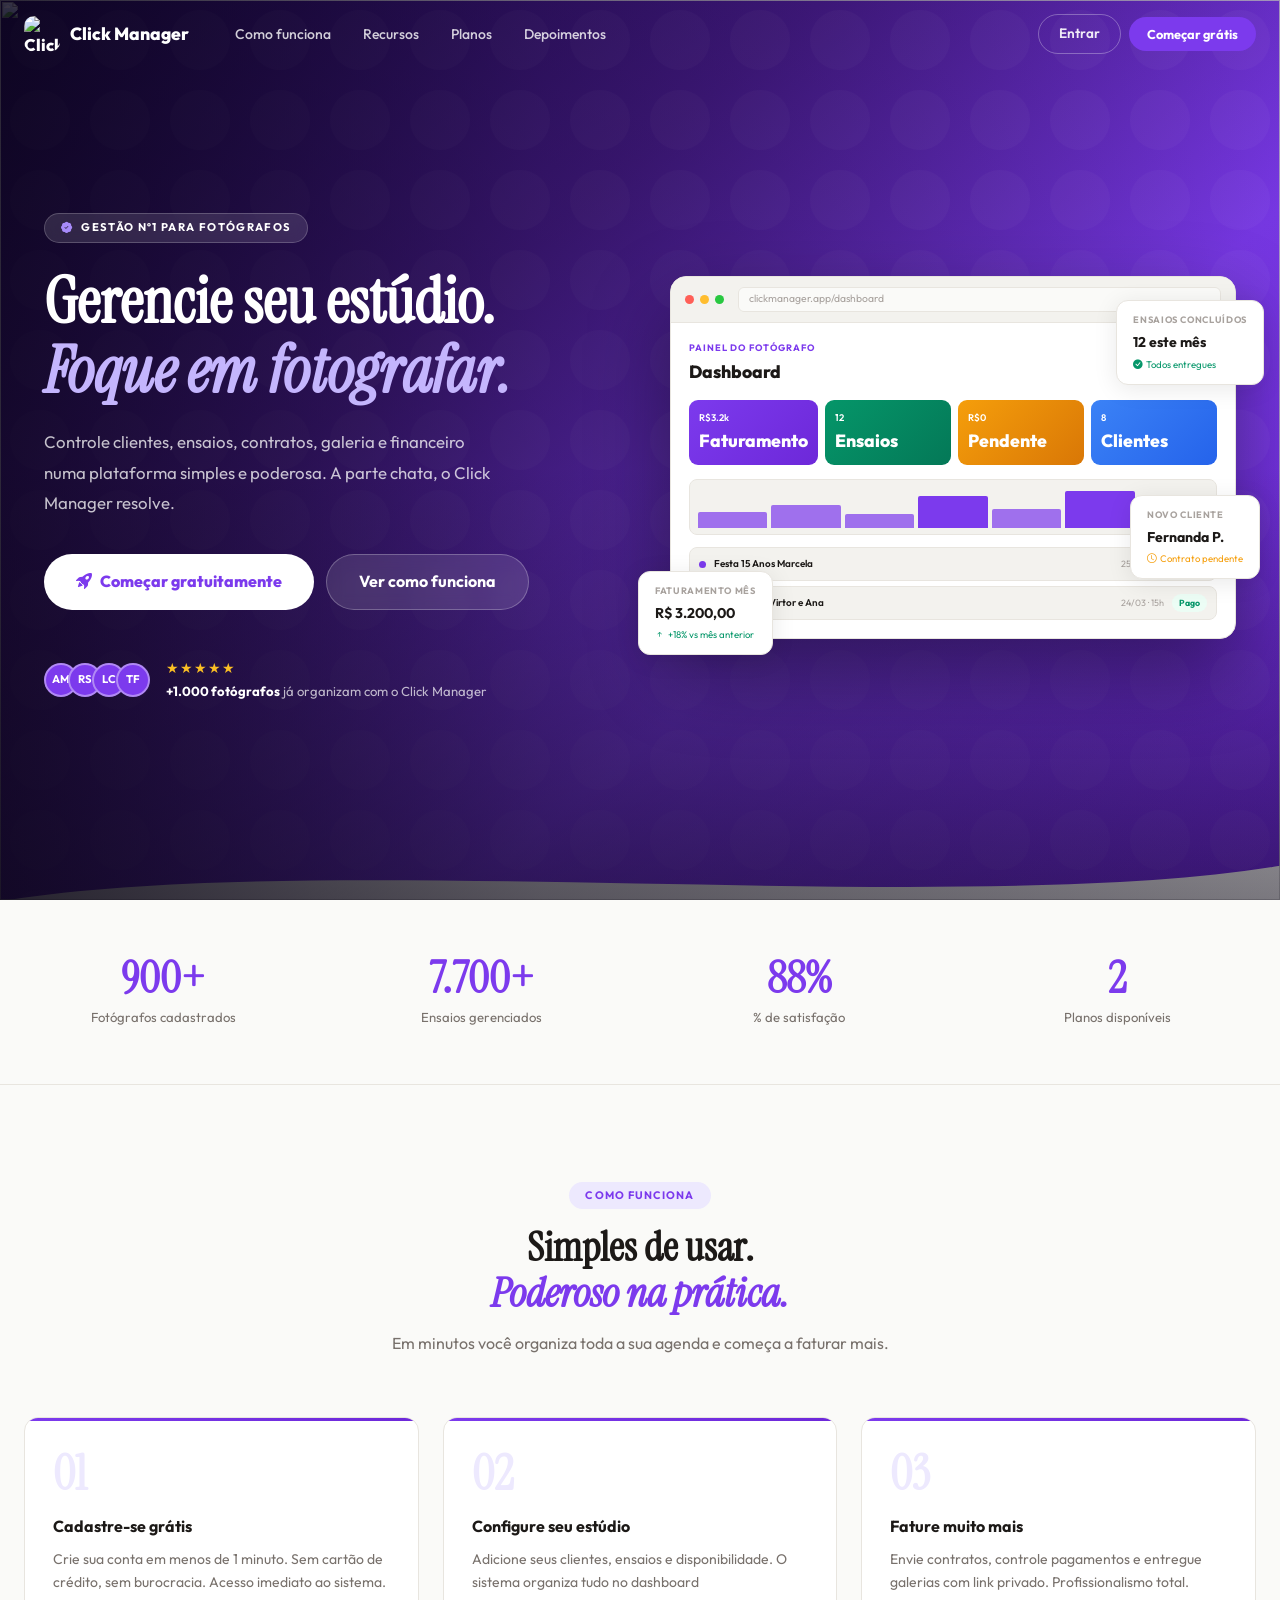
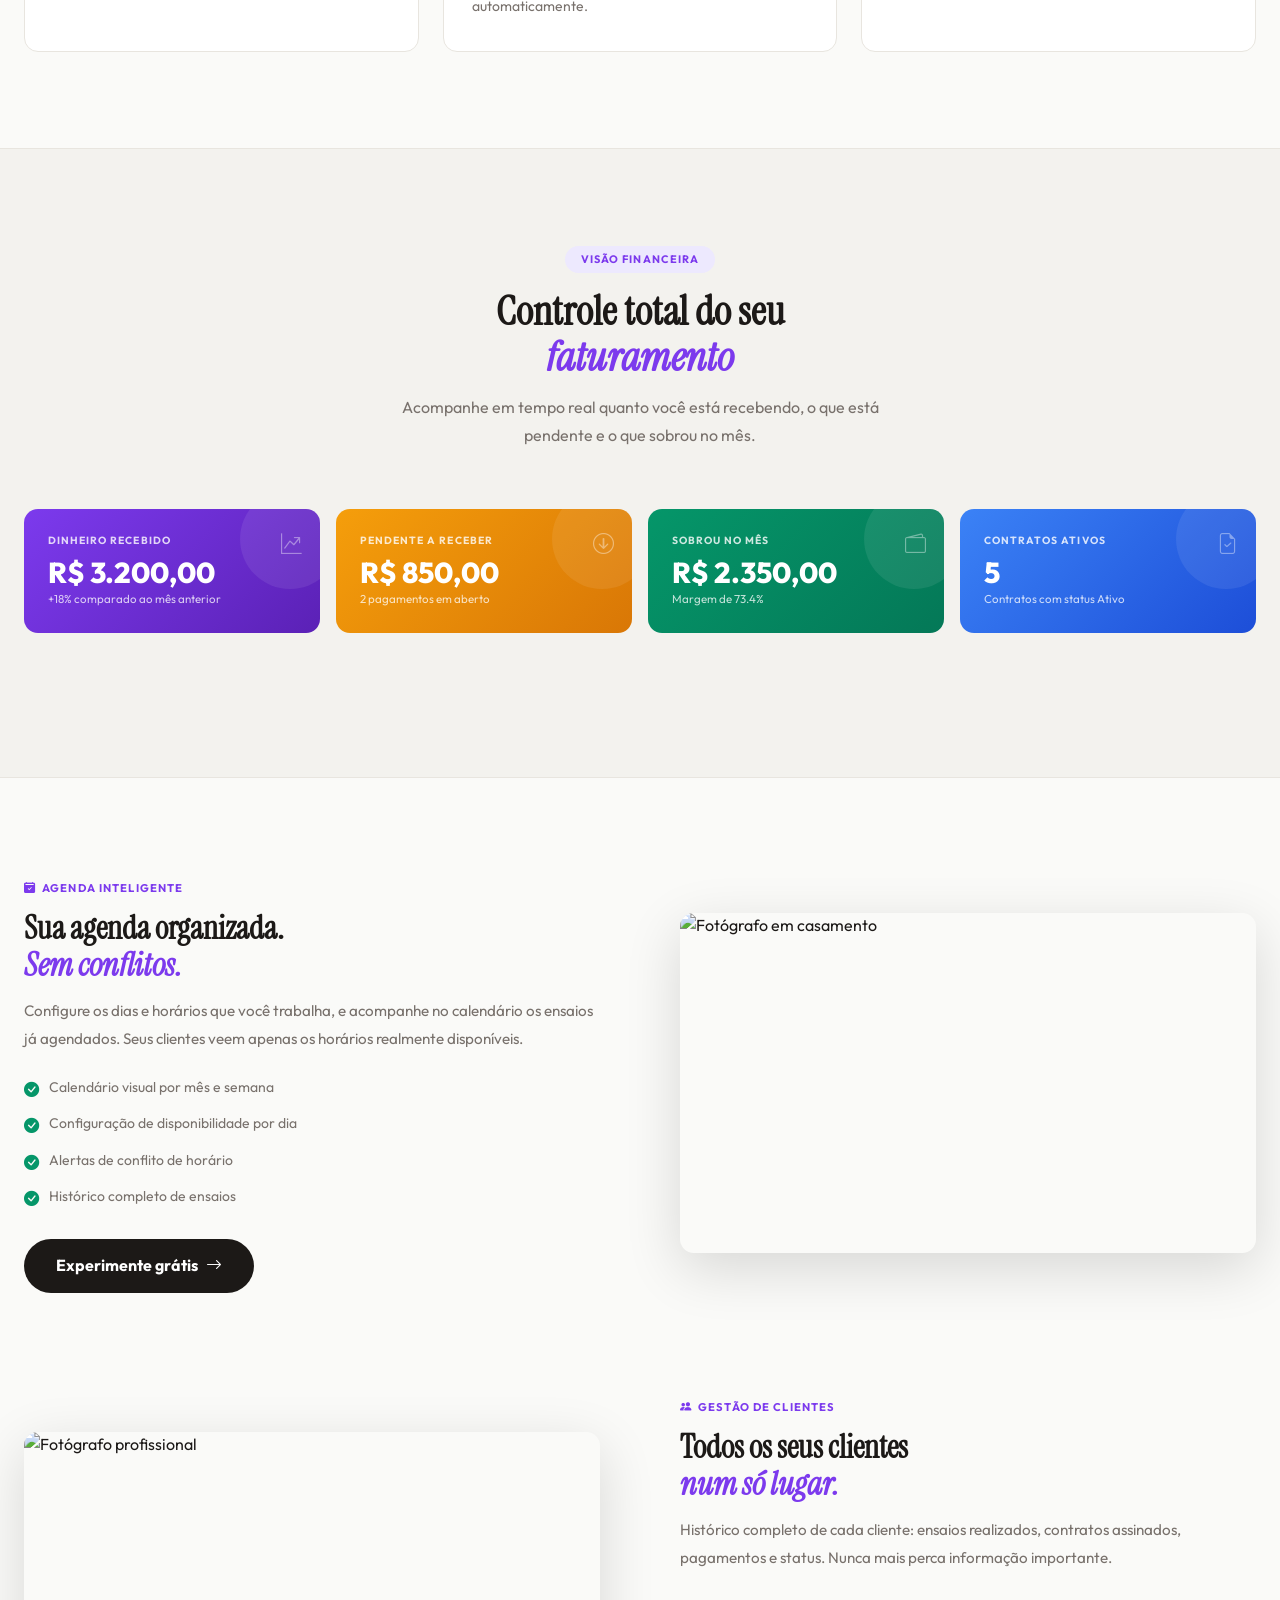
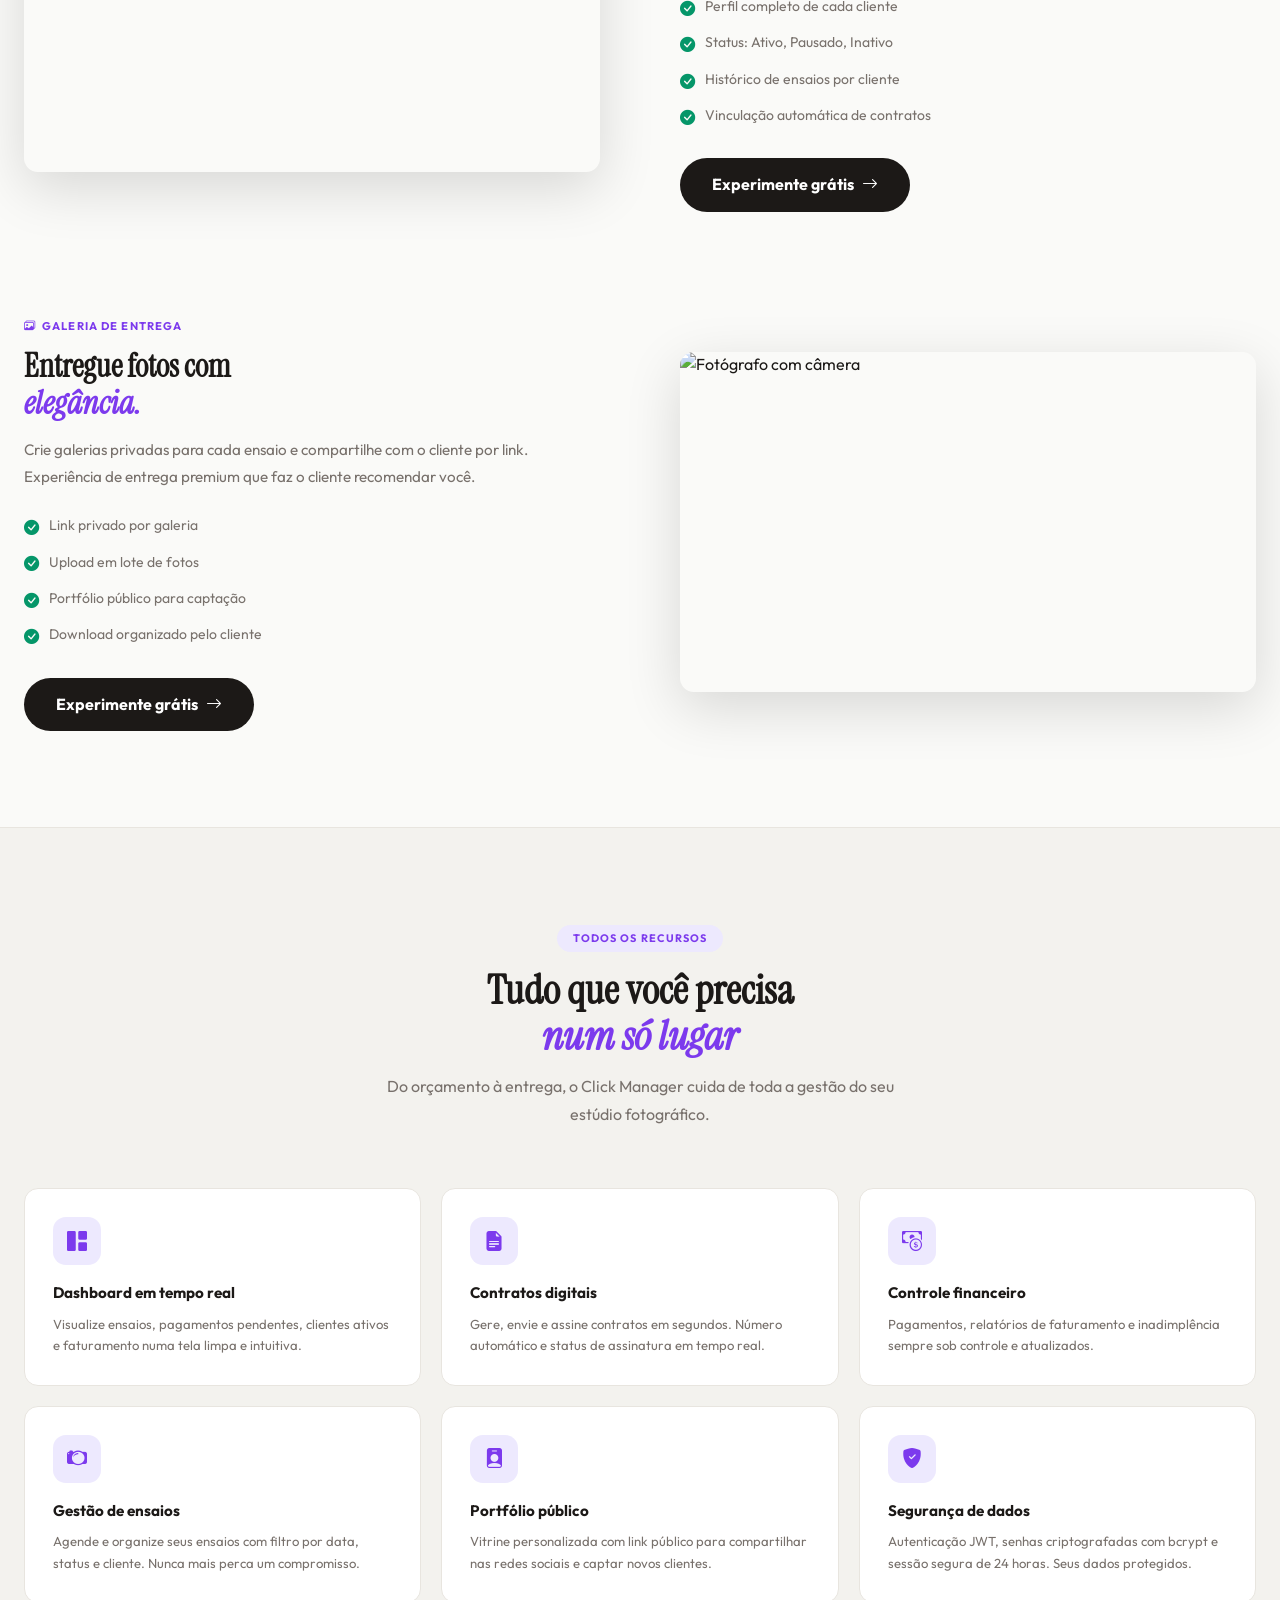
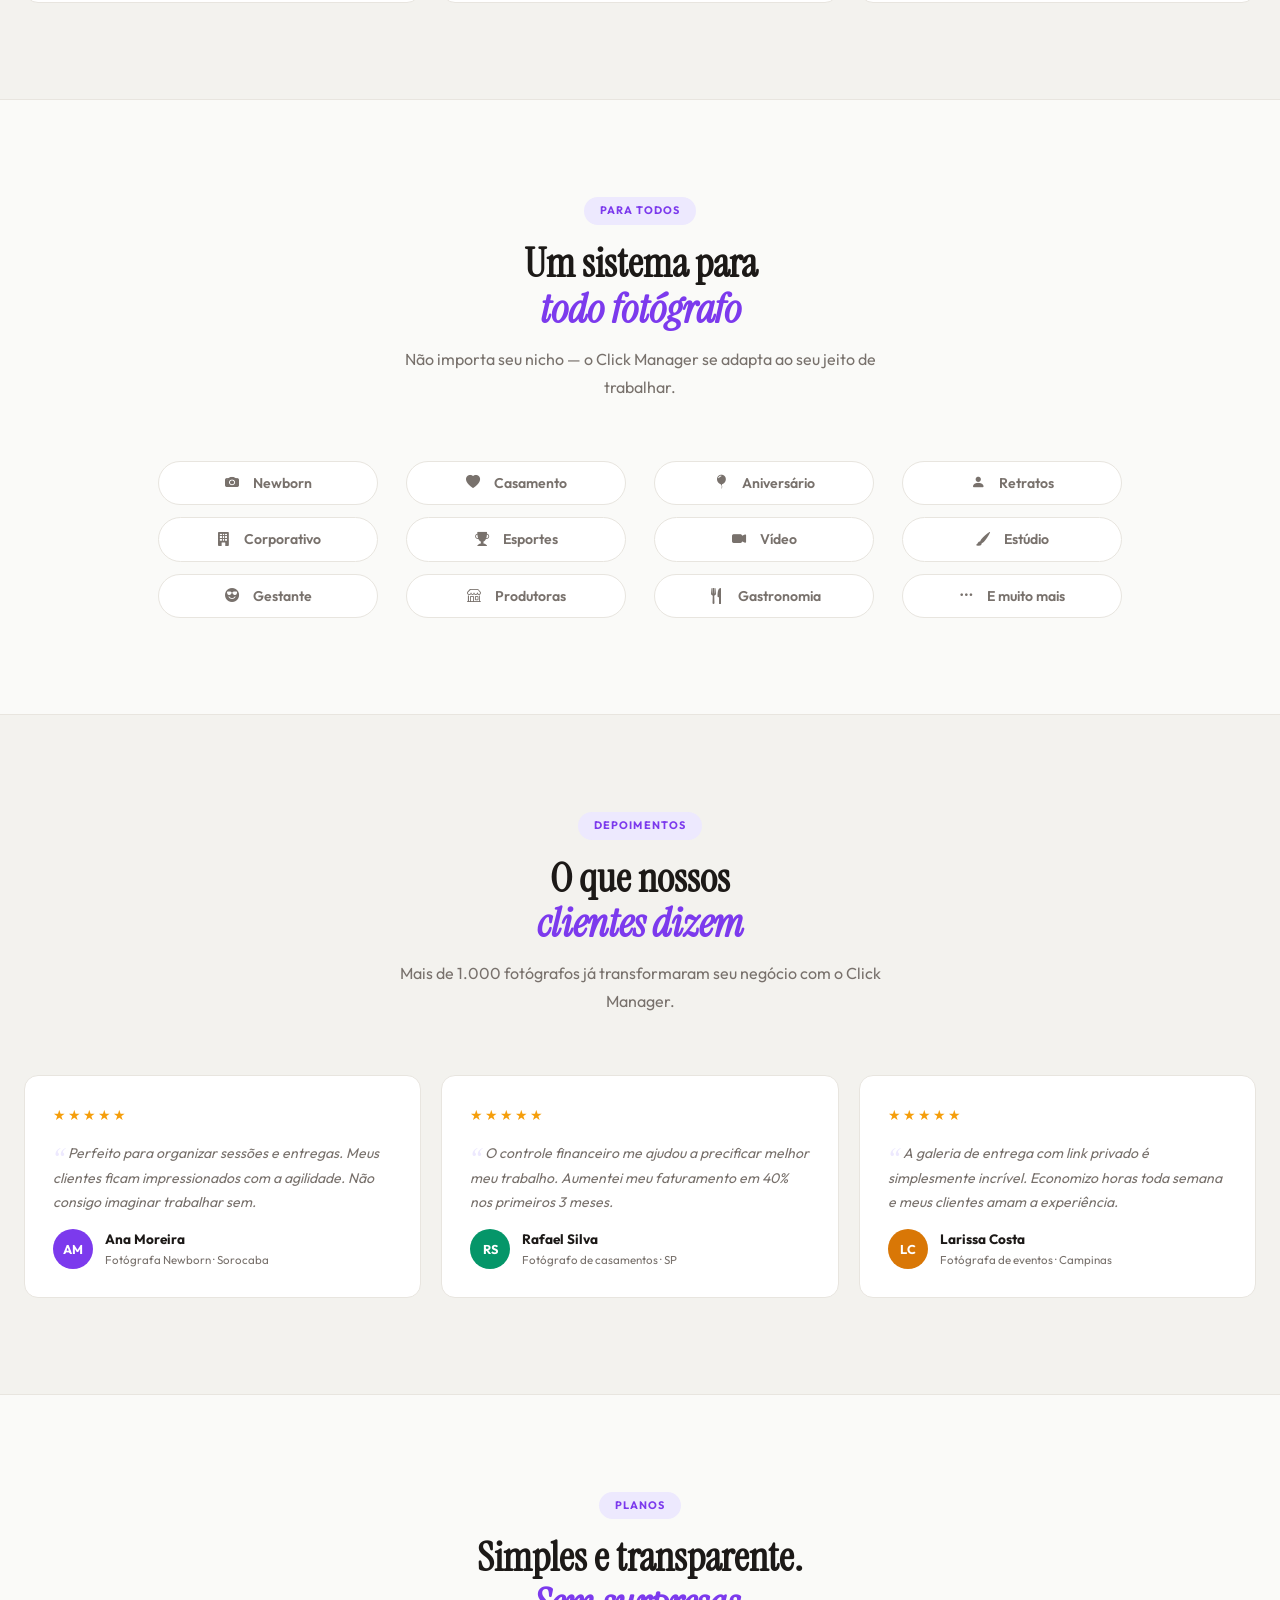
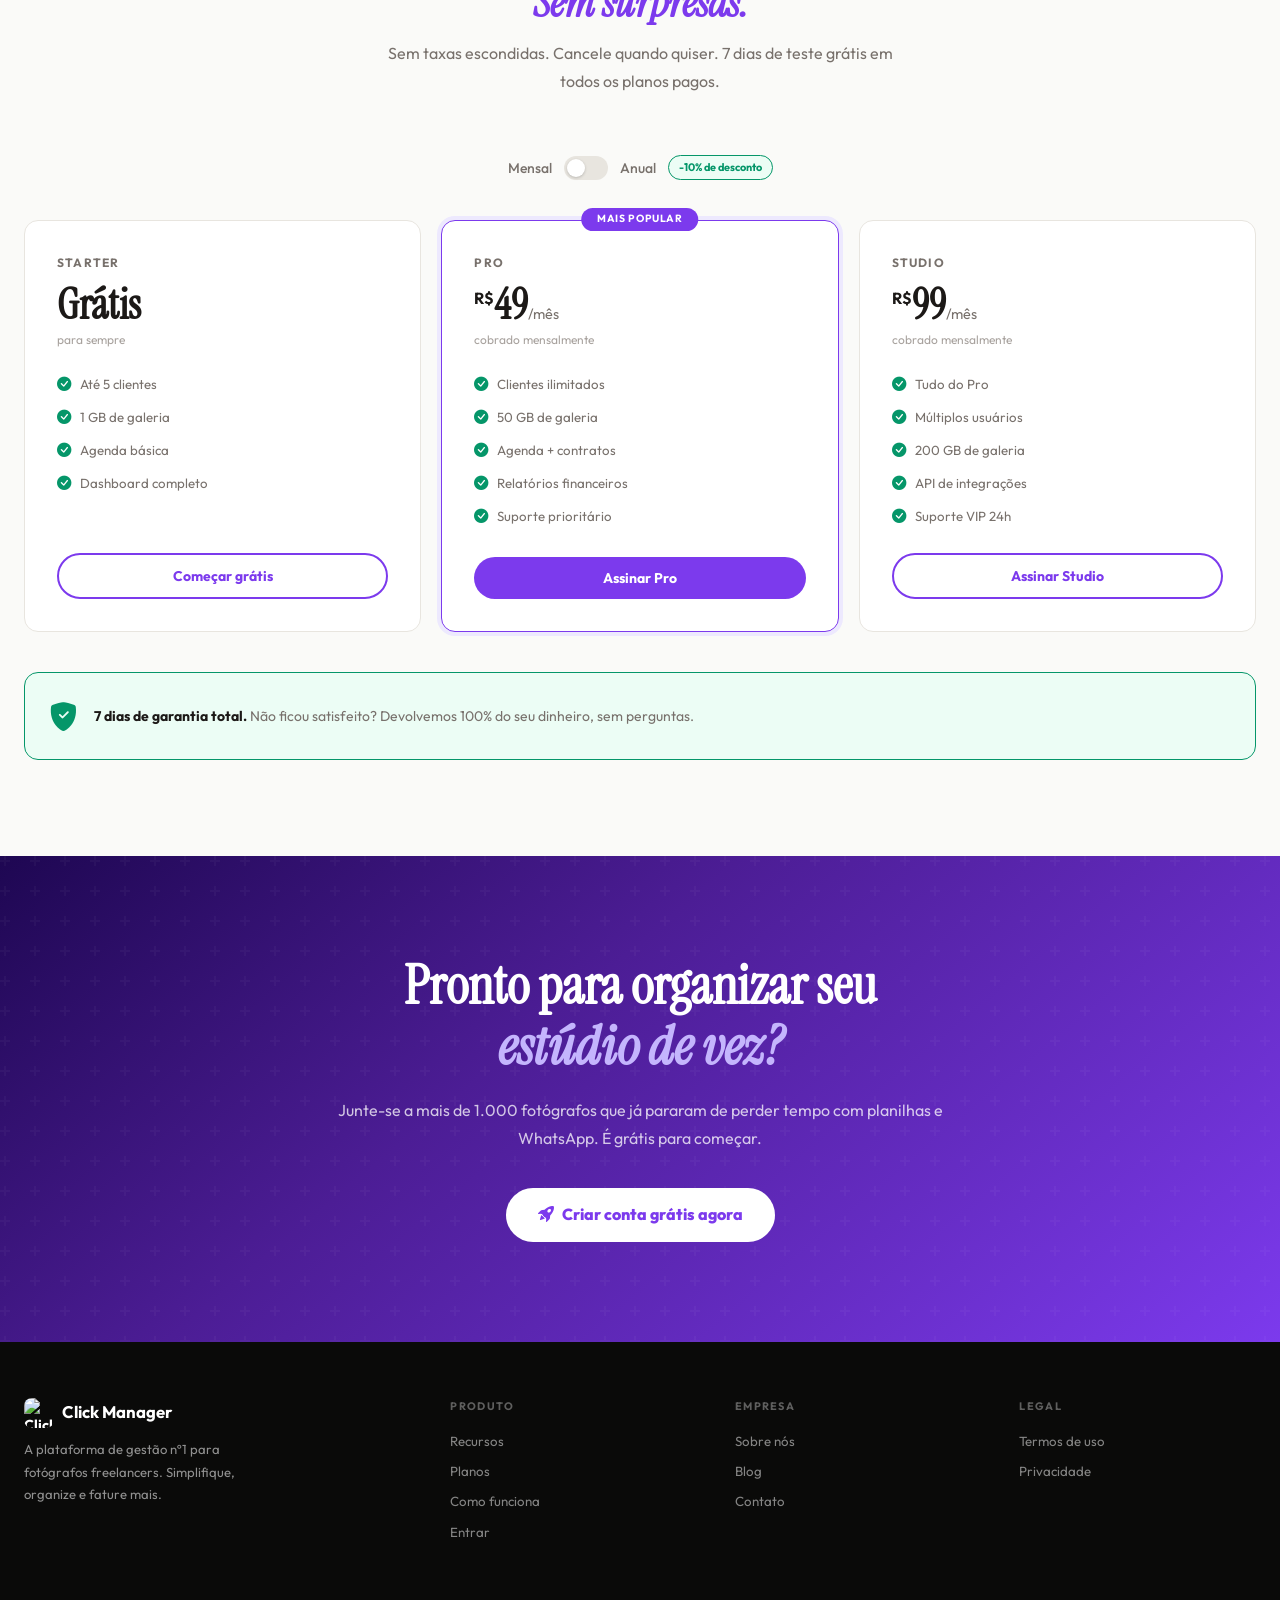
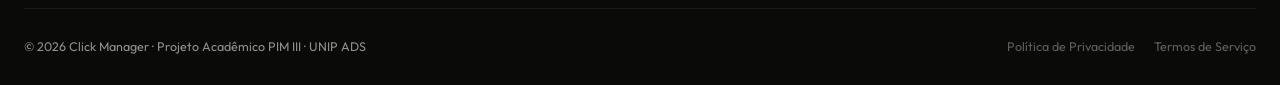
==== commit 349c7402: "Corrige vazamento entre contas e adiciona galeria pública + LGPD - Fecha 4 brechas onde um fotógrafo" ====
--- a/clickmanager-v2/index.html
+++ b/clickmanager-v2/index.html
@@ -934,16 +934,15 @@
     </div>
     <div class="footer-col">
       <h4>Legal</h4>
-      <a href="#">Termos de uso</a>
-      <a href="#">Privacidade</a>
-      <a href="#">Cookies</a>
+      <a href="termos-de-uso.html">Termos de uso</a>
+      <a href="politica-privacidade.html">Privacidade</a>
     </div>
   </div>
   <div class="footer-bottom">
     <span>© 2026 Click Manager · Projeto Acadêmico PIM III · UNIP ADS</span>
     <div>
-      <a href="#">Política de Privacidade</a>
-      <a href="#">Termos de Serviço</a>
+      <a href="politica-privacidade.html">Política de Privacidade</a>
+      <a href="termos-de-uso.html">Termos de Serviço</a>
     </div>
   </div>
 </footer>
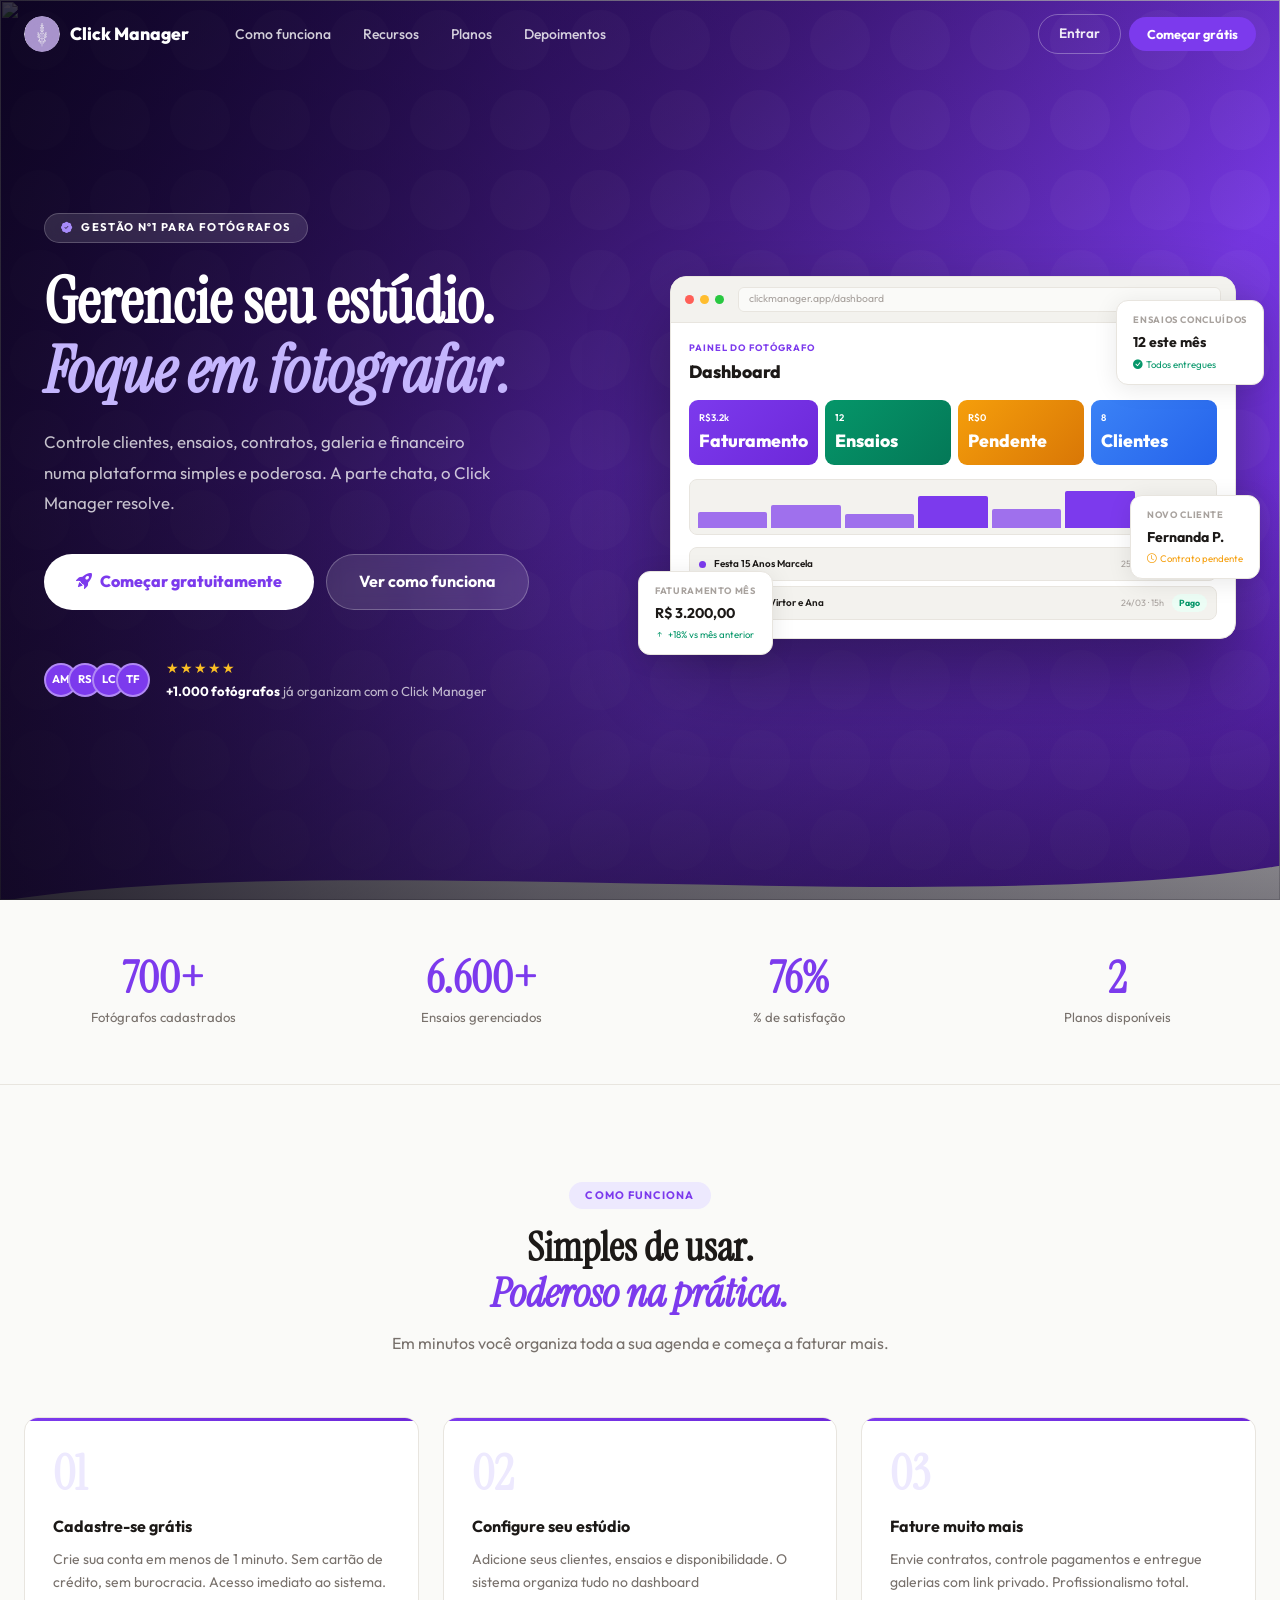
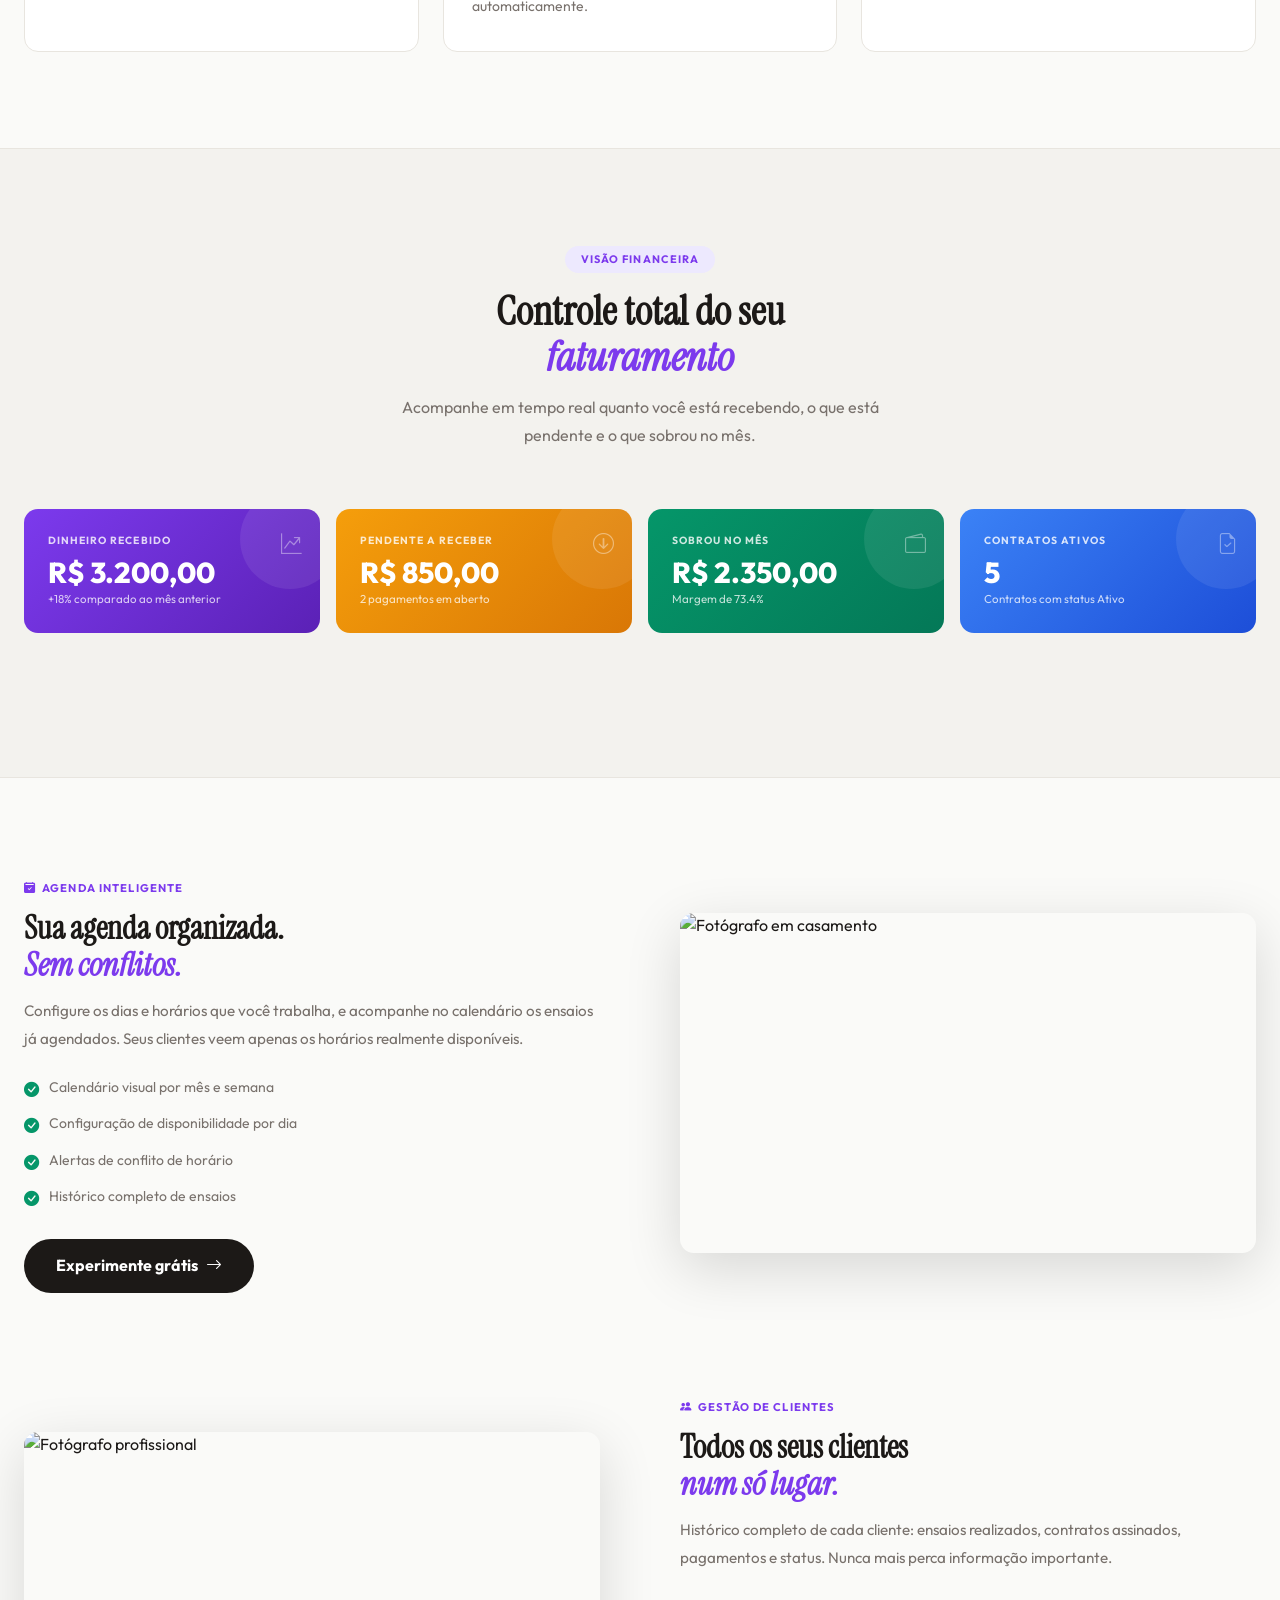
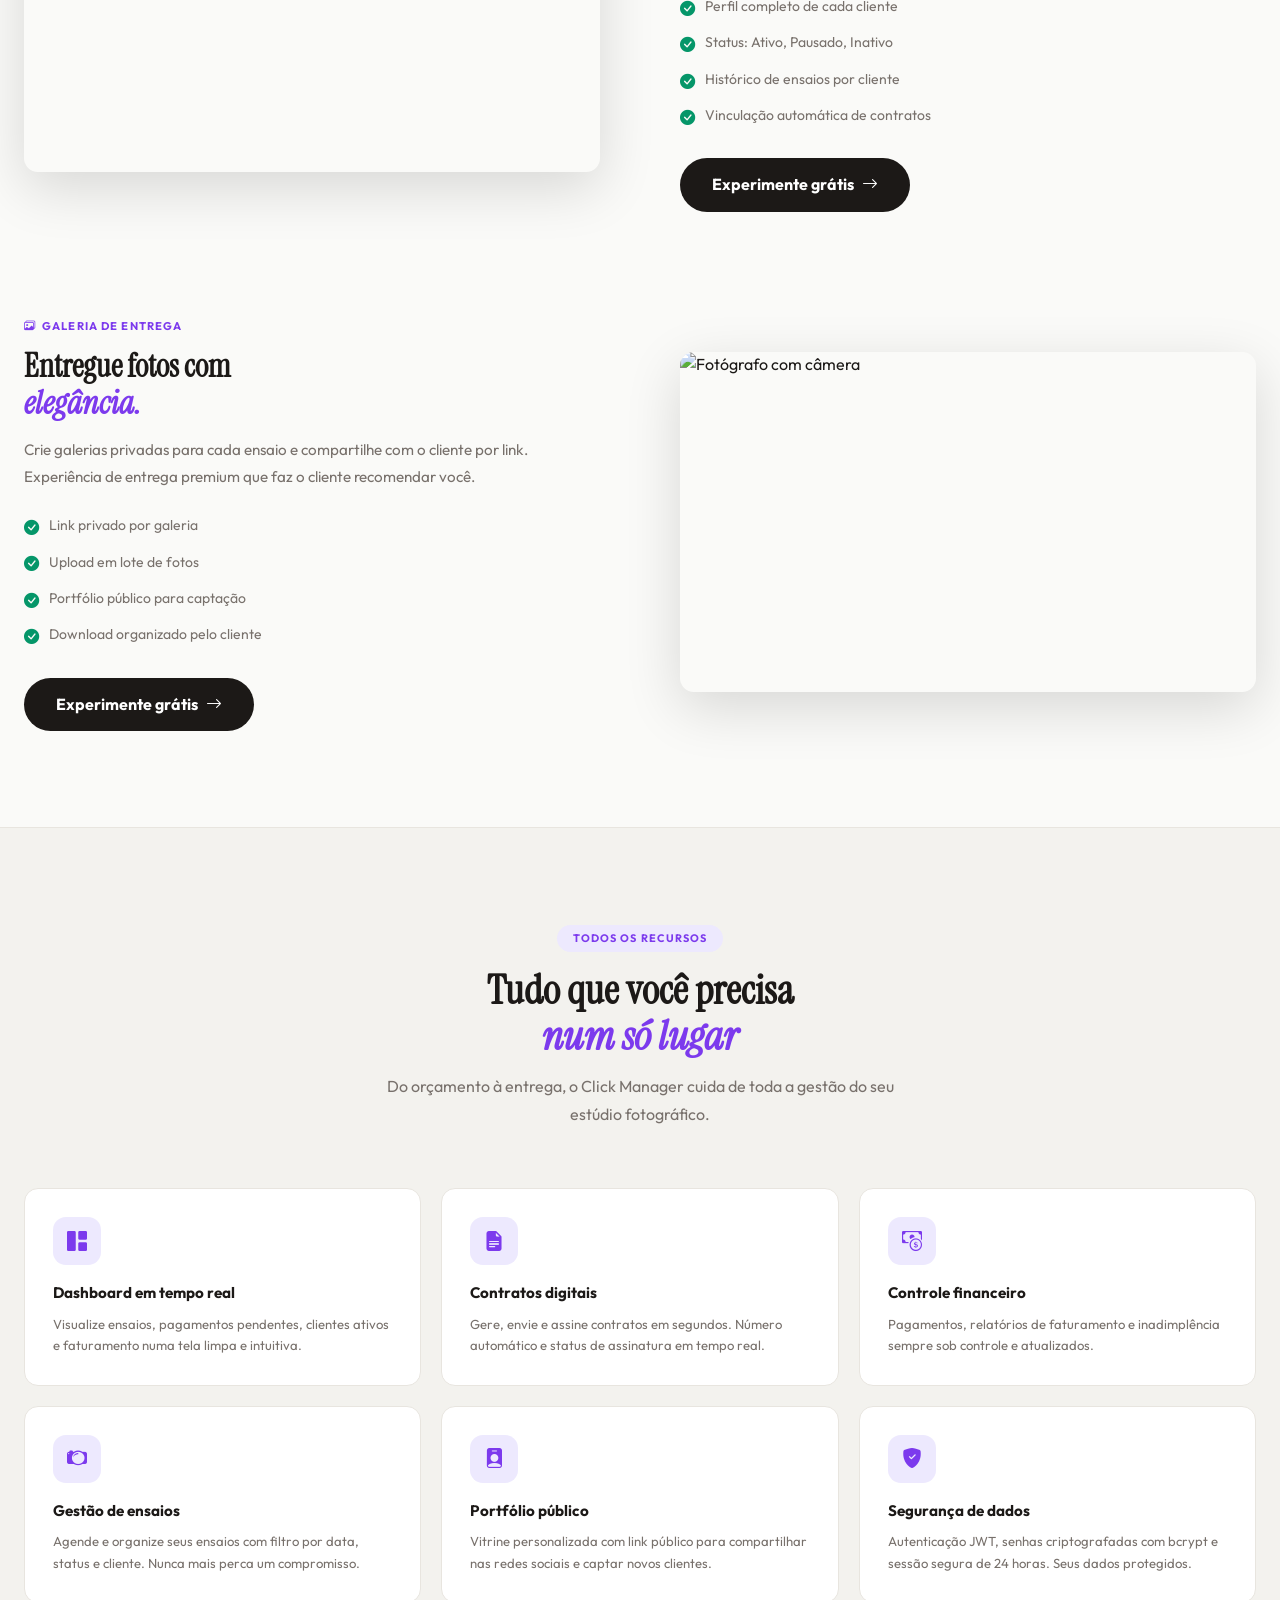
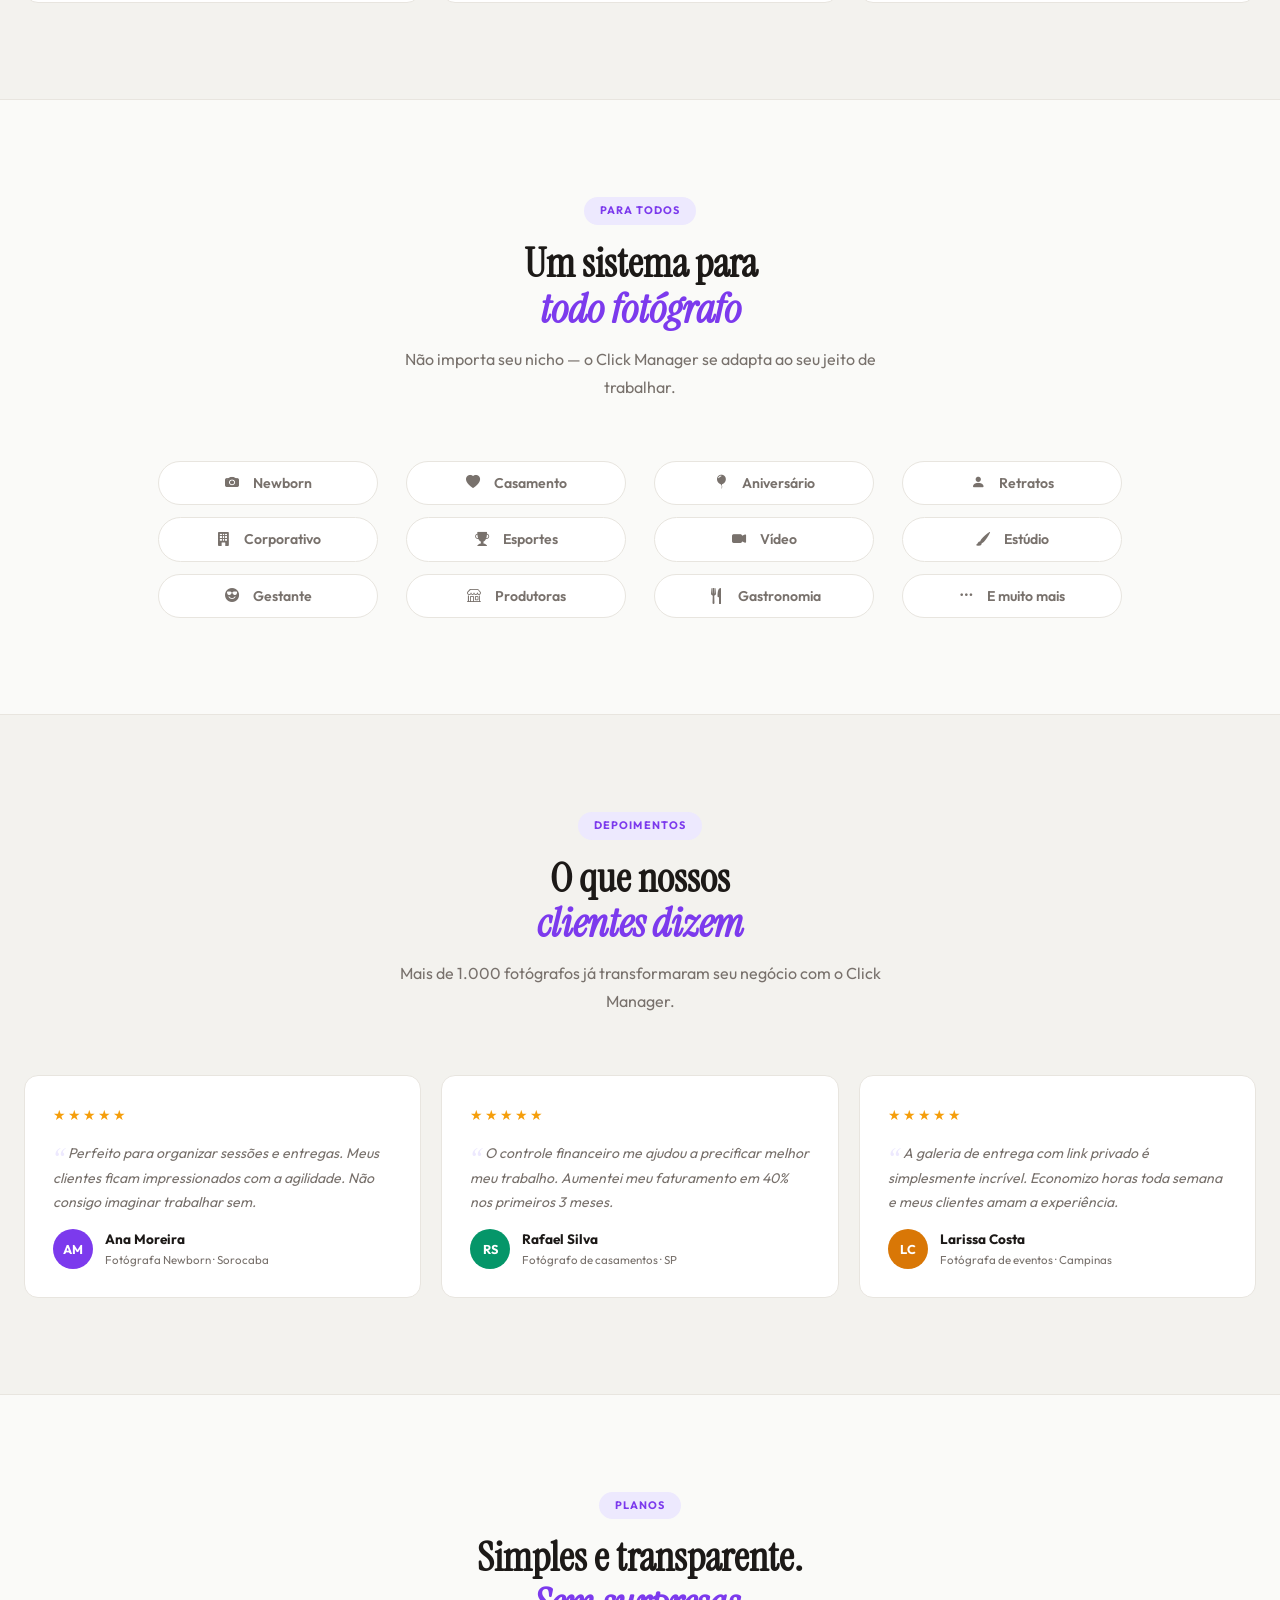
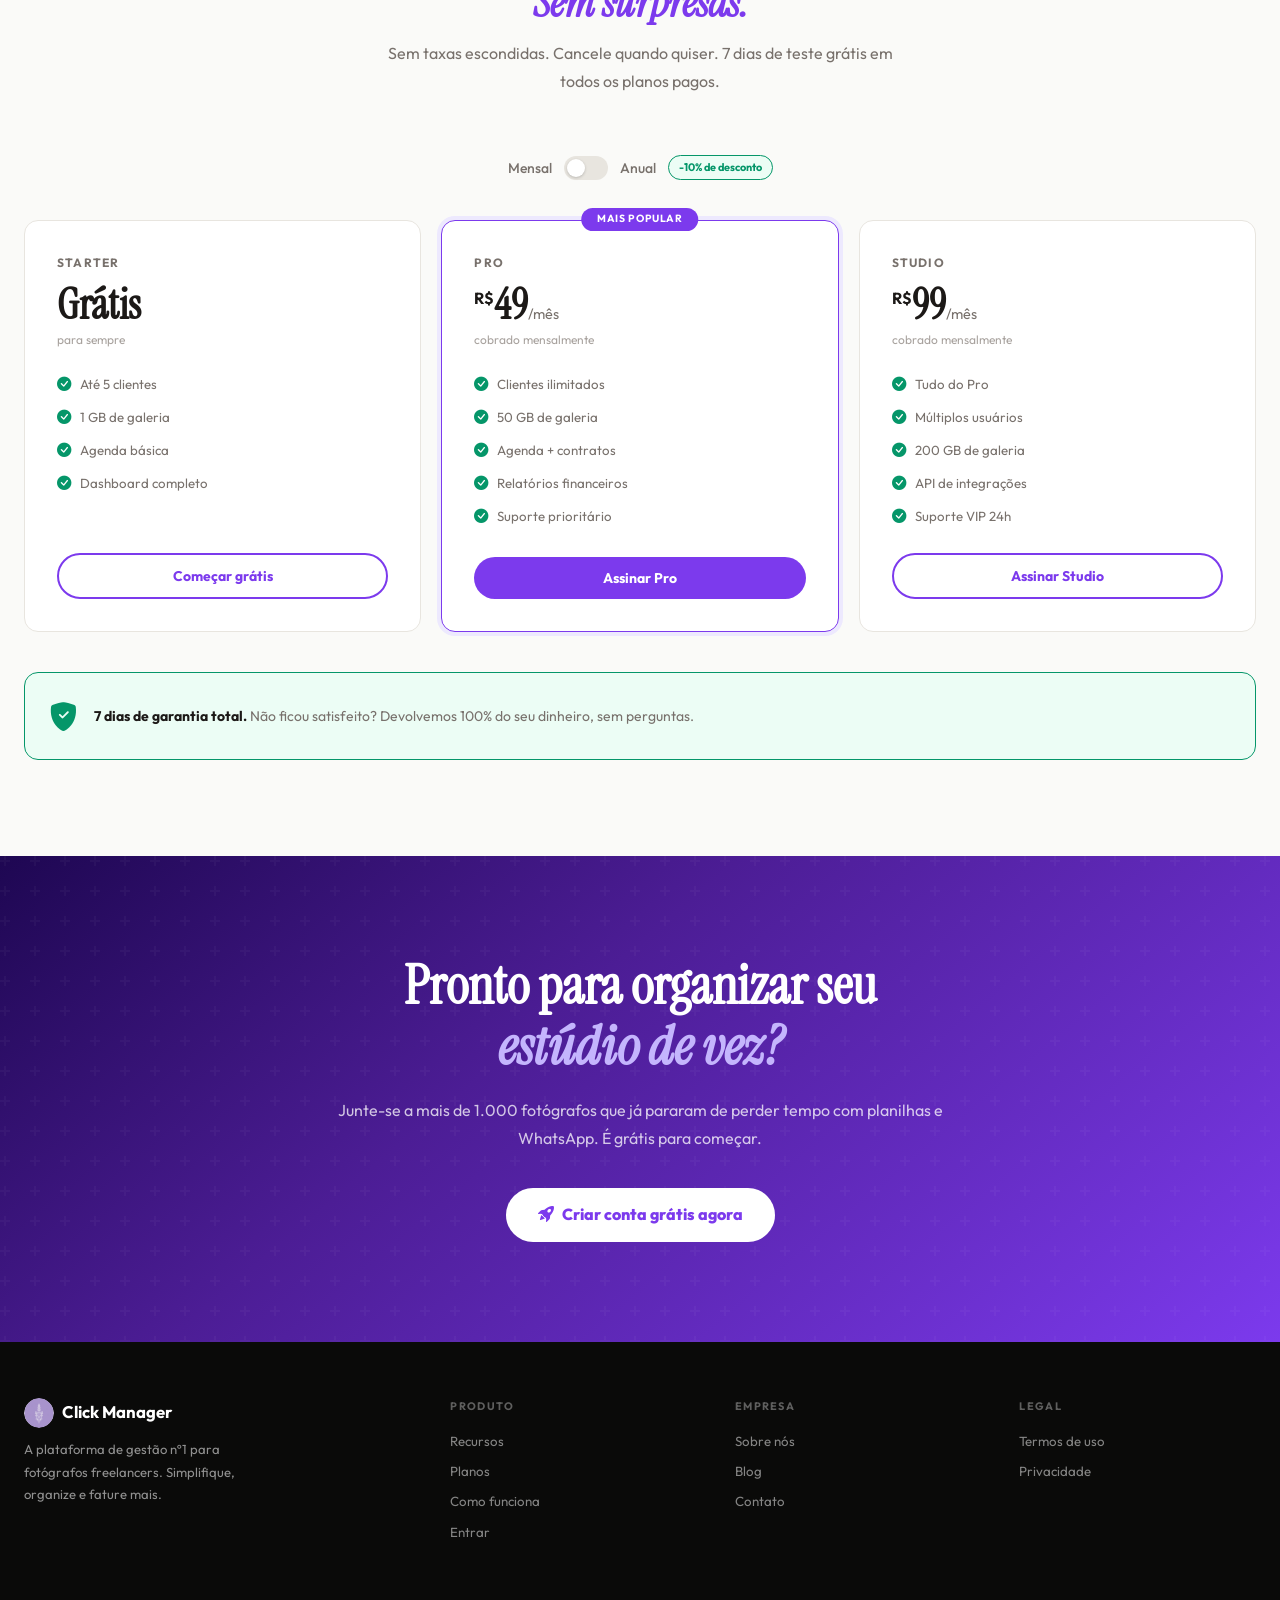
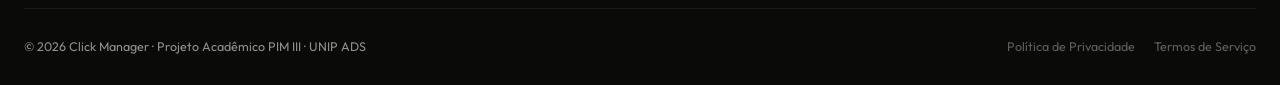
==== commit 09f0d027: "Bota grafico no dashboard, marca nova e resolve fotos que sumiam Icone e marca: - Icone circular lav" ====
--- a/clickmanager-v2/index.html
+++ b/clickmanager-v2/index.html
@@ -4,12 +4,12 @@
 <meta charset="UTF-8"/>
 <meta name="viewport" content="width=device-width,initial-scale=1.0"/>
 <title>Click Manager – Gestão para Fotógrafos</title>
-<link rel="icon" href="/icons/favicon.ico" />
-<link rel="icon" type="image/svg+xml" sizes="32x32" href="/icons/faviconsvg.svg" />
-<link rel="icon" type="image/png" sizes="16x16" href="/icons/favicon-16x16.png" />
-<link rel="apple-touch-icon" sizes="180x180" href="/icons/apple-touch-icon.png" />
-<link rel="icon" type="image/png" sizes="192x192" href="/icons/android-chrome-192x192.png" />
-<link rel="icon" type="image/png" sizes="512x512" href="/icons/android-chrome-512x512.png" />
+<link rel="icon" href="icons/favicon.ico" />
+<link rel="icon" type="image/svg+xml" sizes="32x32" href="icons/faviconsvg.svg" />
+<link rel="icon" type="image/png" sizes="16x16" href="icons/favicon-16x16.png" />
+<link rel="apple-touch-icon" sizes="180x180" href="icons/apple-touch-icon.png" />
+<link rel="icon" type="image/png" sizes="192x192" href="icons/android-chrome-192x192.png" />
+<link rel="icon" type="image/png" sizes="512x512" href="icons/android-chrome-512x512.png" />
 <link rel="preconnect" href="https://fonts.googleapis.com"/>
 <link rel="preconnect" href="https://fonts.gstatic.com" crossorigin/>
 <link href="https://fonts.googleapis.com/css2?family=Instrument+Serif:ital@0;1&family=Outfit:wght@300;400;500;600;700;800;900&display=swap" rel="stylesheet"/>
@@ -63,14 +63,12 @@
   align-items:center;
   padding:0 max(24px,calc(50vw - 620px));
   gap:32px;
-  transition:background .35s ease,transform .35s ease,box-shadow .35s ease,padding .35s ease;
-  transform:translateY(-100%);
+  transition:background .35s ease,box-shadow .35s ease,padding .35s ease;
   background:transparent;
 }
-.nav.visible{transform:translateY(0);}
 .nav-brand{display:flex;align-items:center;gap:10px;font-weight:800;font-size:1.1rem;color:#fff}
 .nav.scrolled .nav-brand{color:var(--text)}
-.nav-brand-icon{width:36px;height:36px;background:var(--accent);border-radius:10px;display:flex;align-items:center;justify-content:center;color:#fff;font-size:1.05rem;flex-shrink:0}
+.nav-brand-icon{width:36px;height:36px;background:var(--accent);border-radius:50%;overflow:hidden;display:flex;align-items:center;justify-content:center;color:#fff;font-size:1.05rem;flex-shrink:0}
 .nav-brand-icon.logo-image{background:transparent}
 .nav-brand-icon.logo-image img{width:100%;height:100%;object-fit:contain;border-radius:inherit;display:block}
 .footer-brand .brand-icon.logo-image{background:transparent}
@@ -402,7 +400,7 @@
 .footer{background:#0a0a09;padding:56px max(24px,calc(50vw - 620px)) 28px;color:rgba(255,255,255,.55)}
 .footer-grid{display:grid;grid-template-columns:1.6fr 1fr 1fr 1fr;gap:48px;margin-bottom:56px}
 .footer-brand .brand-name{font-weight:700;font-size:1.05rem;color:#fff;margin-bottom:10px;display:flex;align-items:center;gap:8px}
-.footer-brand .brand-icon{width:30px;height:30px;background:var(--accent);border-radius:8px;display:flex;align-items:center;justify-content:center;color:#fff;font-size:.9rem}
+.footer-brand .brand-icon{width:30px;height:30px;background:var(--accent);border-radius:50%;overflow:hidden;display:flex;align-items:center;justify-content:center;color:#fff;font-size:.9rem}
 .footer-brand p{font-size:.82rem;line-height:1.75;max-width:230px}
 .footer-col h4{font-size:.68rem;font-weight:700;text-transform:uppercase;letter-spacing:.12em;color:rgba(255,255,255,.35);margin-bottom:16px}
 .footer-col a{display:block;font-size:.83rem;color:rgba(255,255,255,.5);margin-bottom:9px;transition:color var(--ease)}
@@ -482,7 +480,7 @@
 <!-- ── NAV ── -->
 <nav class="nav" id="mainNav">
   <div class="nav-brand">
-    <div class="nav-brand-icon logo-image"><img src="/icons/logo.svg" alt="Click Manager logo"/></div>
+    <div class="nav-brand-icon logo-image"><img src="icons/logo.svg" alt="Click Manager logo"/></div>
     Click Manager
   </div>
   <div class="nav-links">
@@ -916,7 +914,7 @@
 <footer class="footer">
   <div class="footer-grid">
     <div class="footer-brand">
-      <div class="brand-name"><div class="brand-icon logo-image"><img src="/icons/logo.svg" alt="Click Manager logo"/></div>Click Manager</div>
+      <div class="brand-name"><div class="brand-icon logo-image"><img src="icons/logo.svg" alt="Click Manager logo"/></div>Click Manager</div>
       <p>A plataforma de gestão nº1 para fotógrafos freelancers. Simplifique, organize e fature mais.</p>
     </div>
     <div class="footer-col">
@@ -950,11 +948,10 @@
 <script>
 
 // ── Nav scroll ────────────────────────────────────────────
+// Menu sempre fixo e visível; só troca de cor (texto claro sobre a
+// hero → texto escuro sobre o fundo claro) conforme o scroll.
 (function(){
   var nav=document.getElementById("mainNav");
-  var scrollTimer=null;
-  // ensure nav starts hidden
-  nav.classList.remove('visible');
 
   function onScroll(){
     // Determine scrolled state based on when the stats strip crosses the nav brand
@@ -973,20 +970,9 @@
     }
 
     nav.classList.toggle('scrolled', scrolled);
-
-    // show nav while scrolling
-    if(!nav.classList.contains('visible')) nav.classList.add('visible');
-
-    // reset timer
-    if(scrollTimer) clearTimeout(scrollTimer);
-    scrollTimer = setTimeout(function(){
-      nav.classList.remove('visible');
-    }, 700);
   }
 
   window.addEventListener('scroll', onScroll, {passive:true});
-  // also show once if user interacts by touch (mobile)
-  window.addEventListener('touchstart', onScroll, {passive:true});
 })();
 
 // ── Scroll reveal ─────────────────────────────────────────
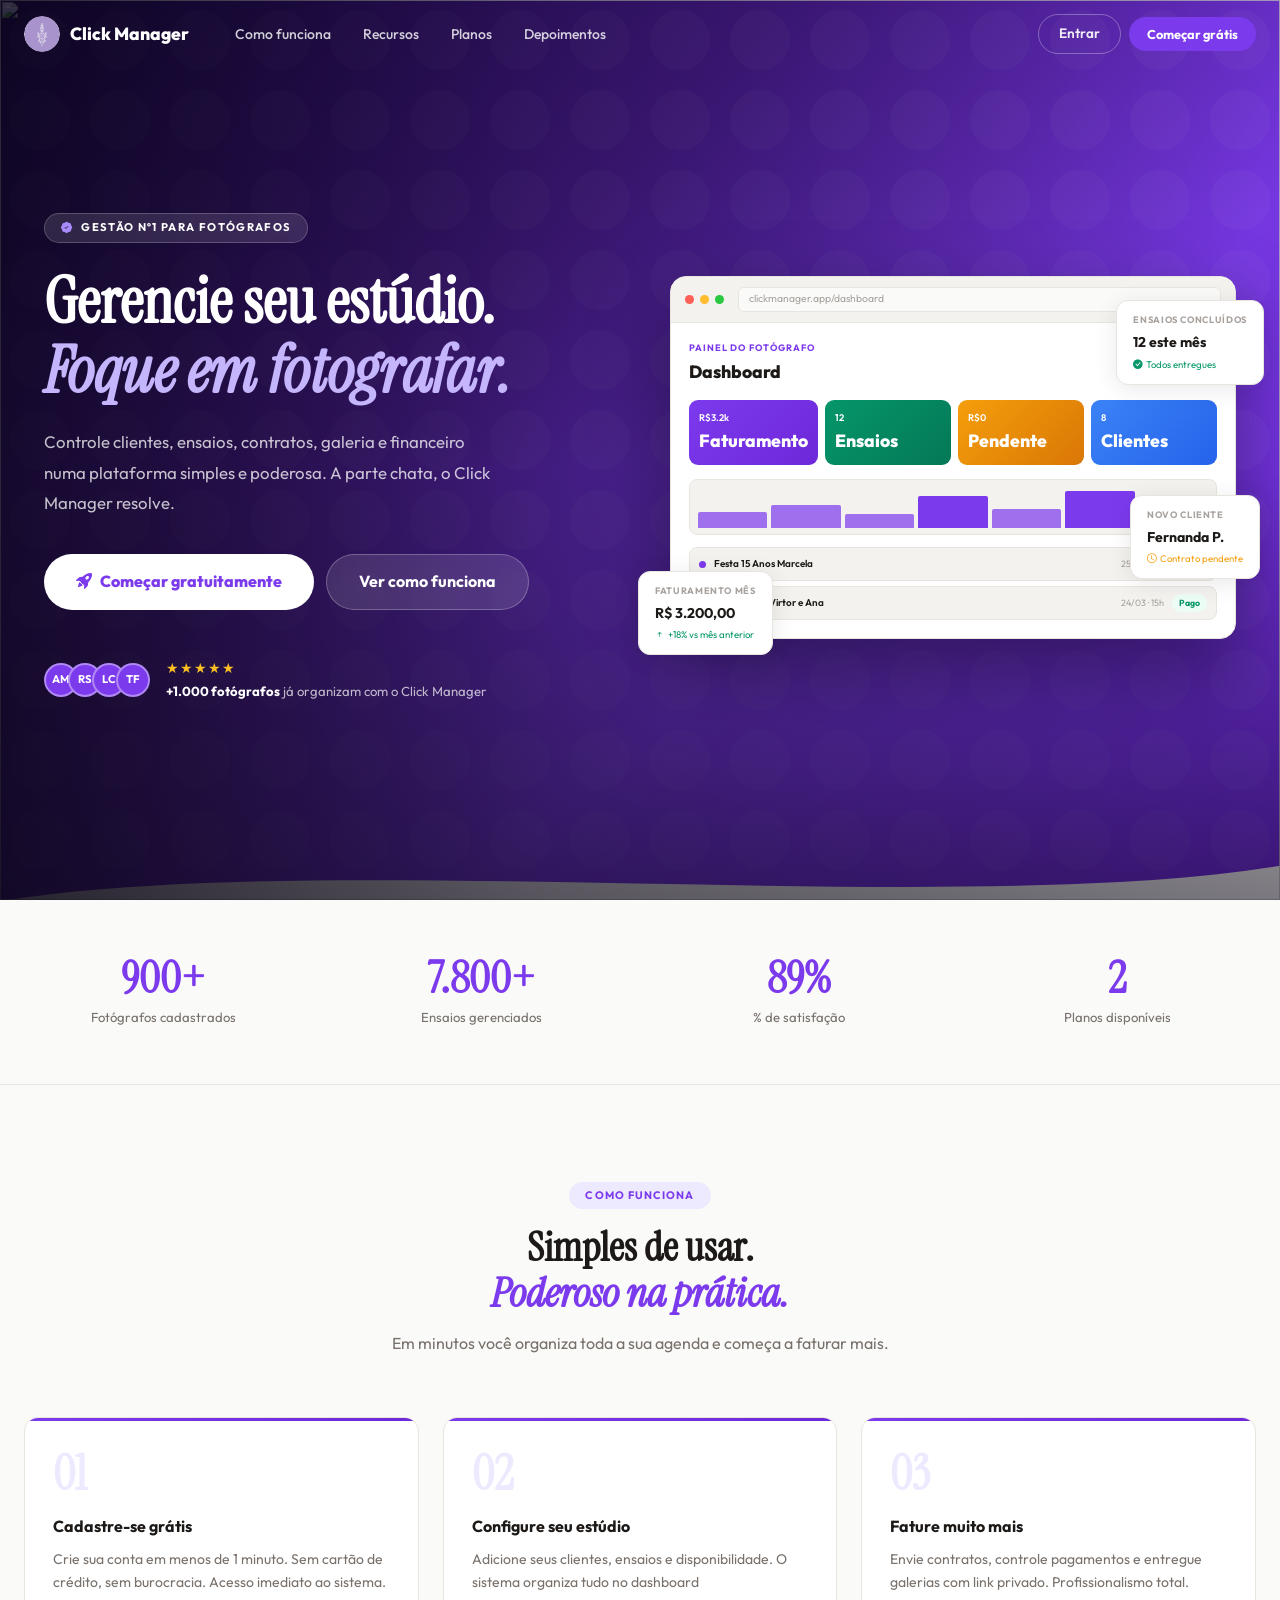
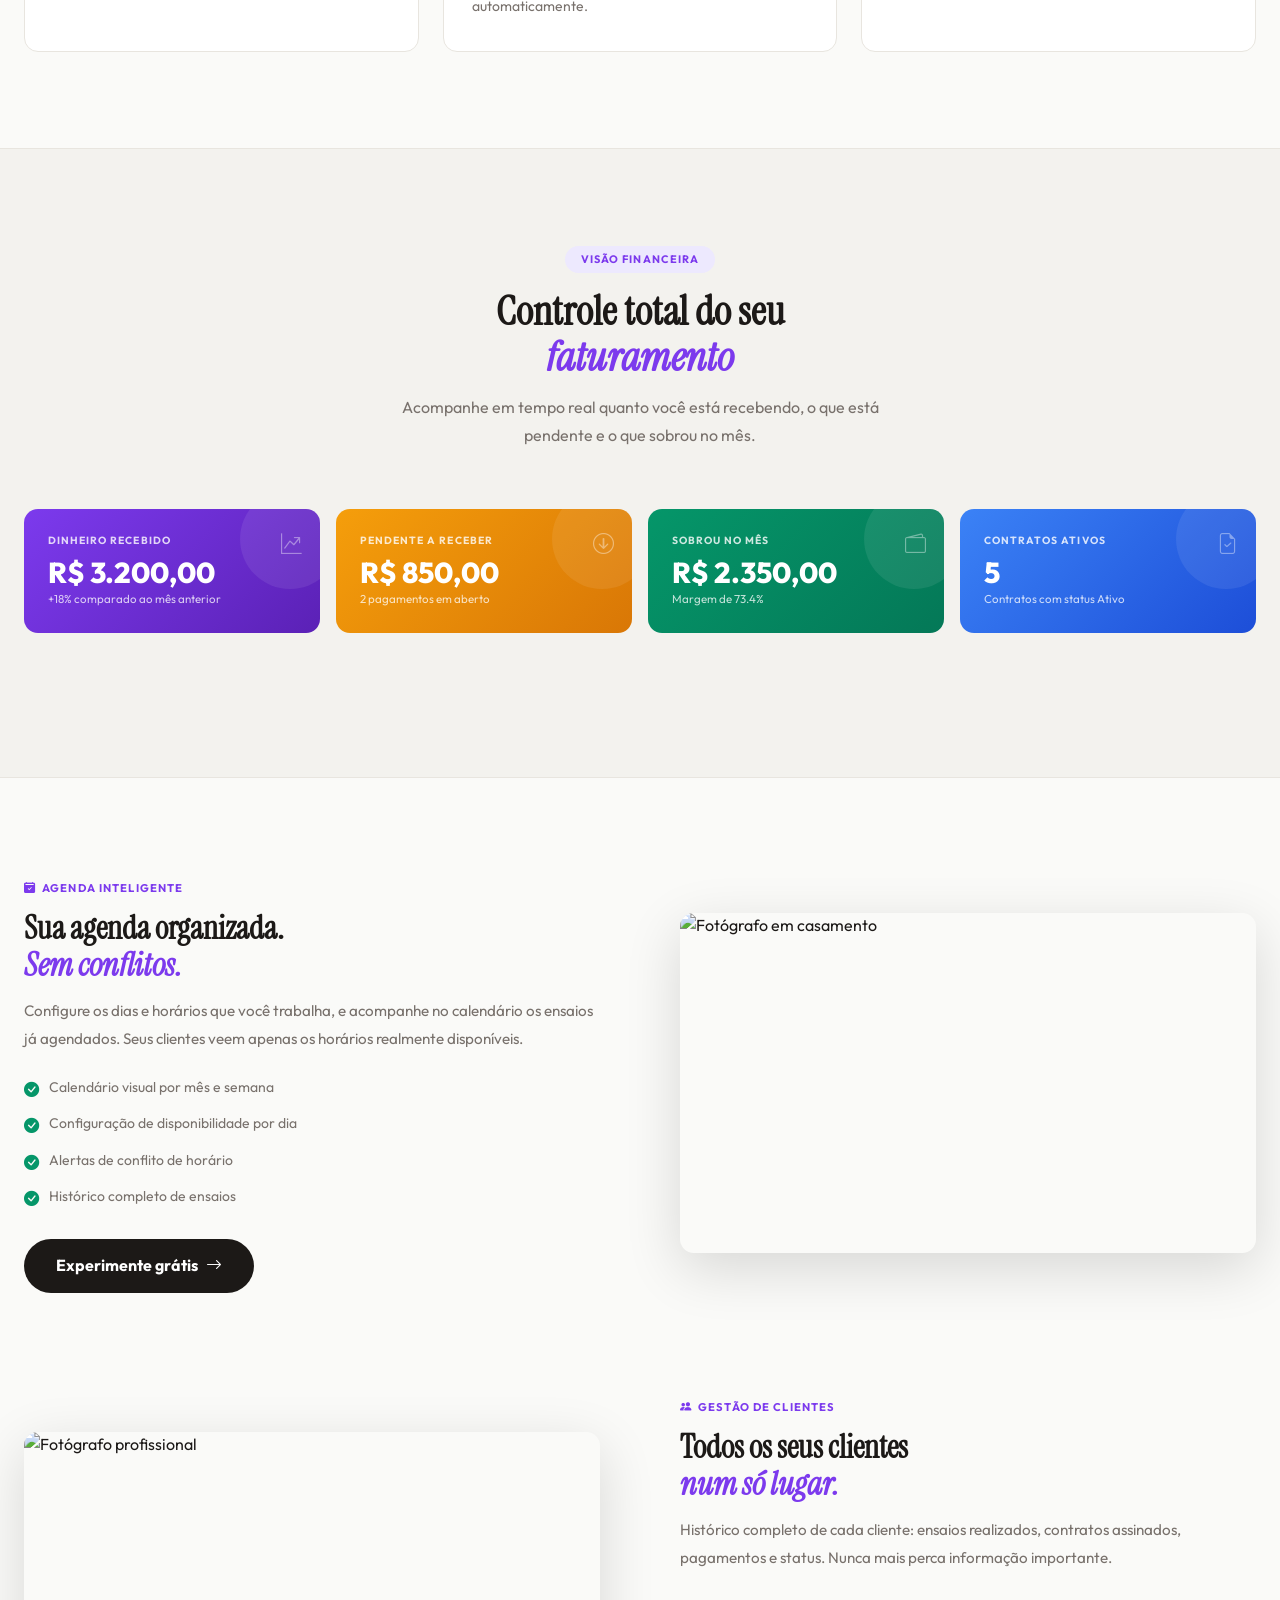
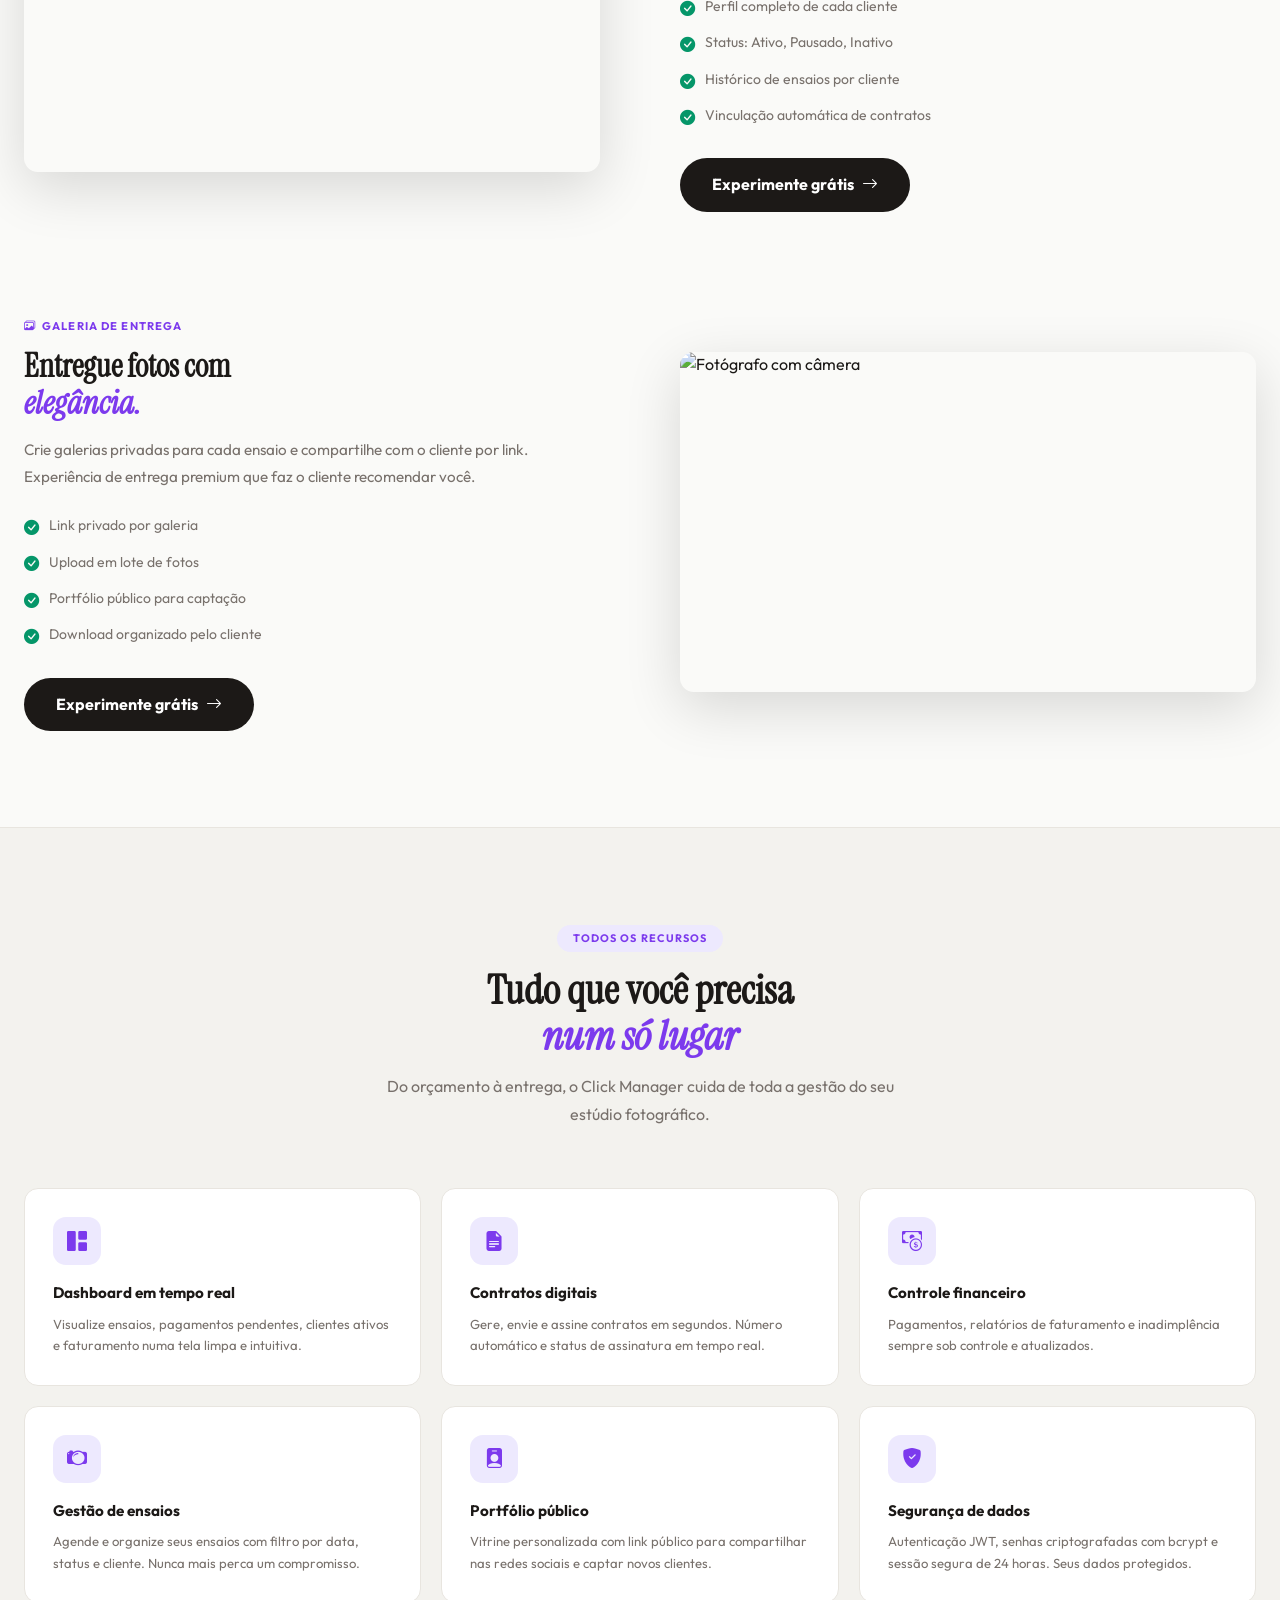
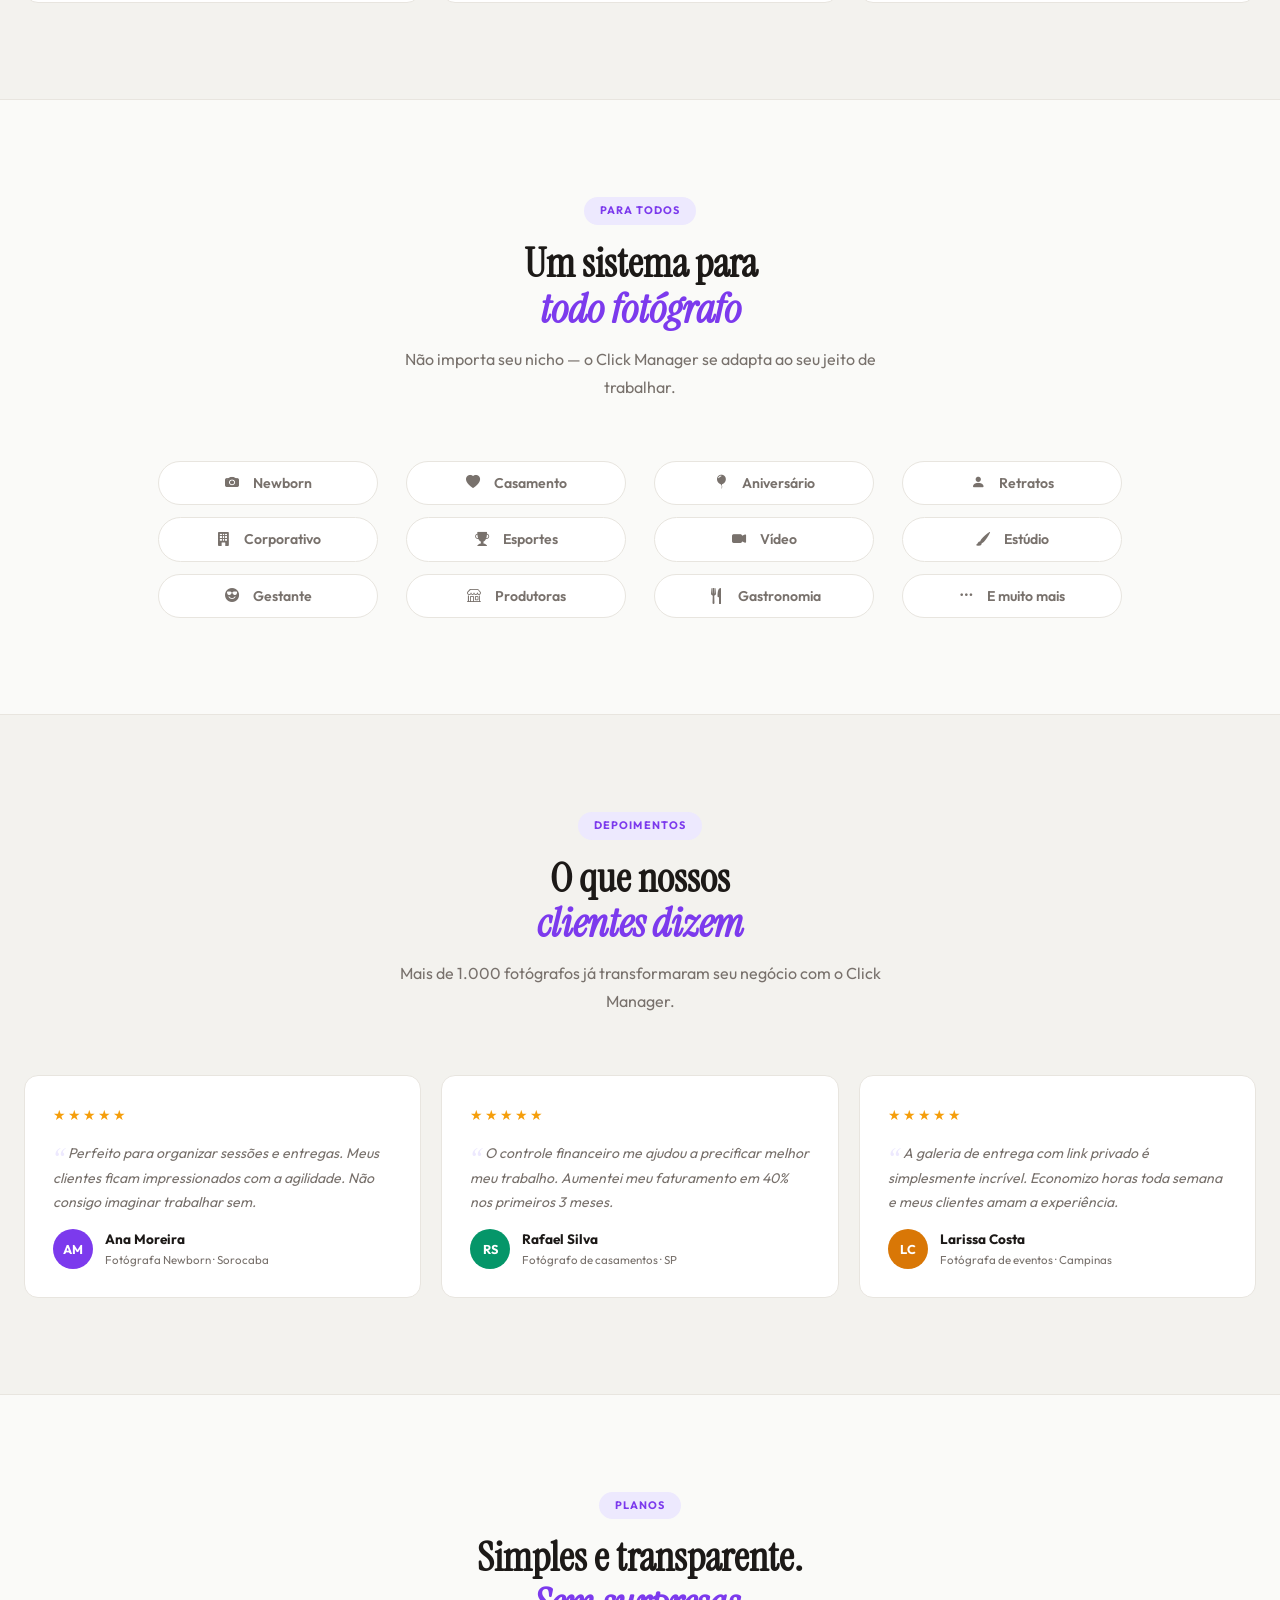
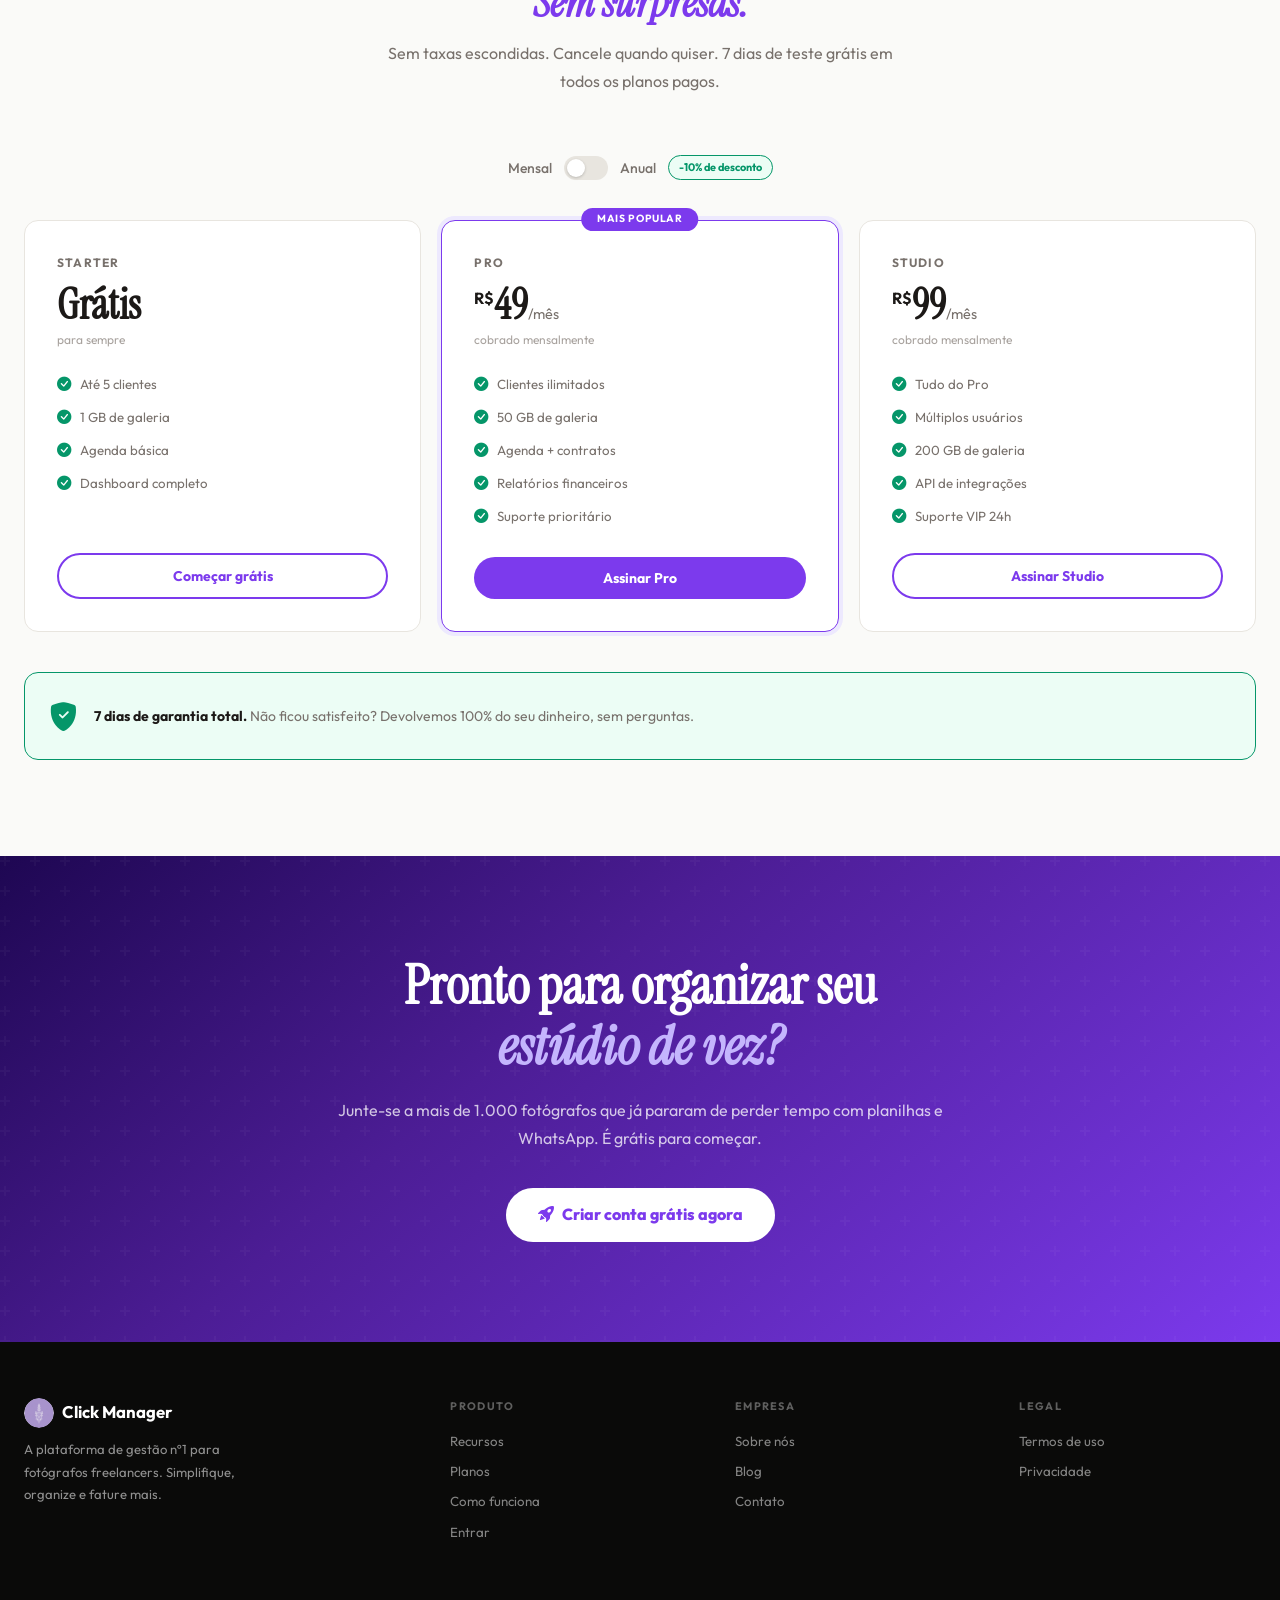
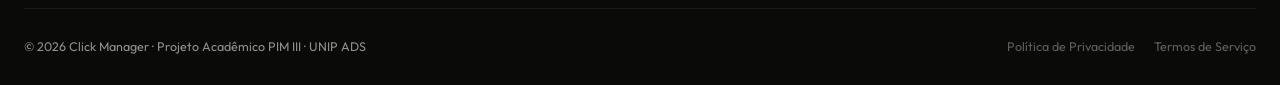
==== commit 2954b1f1: "Mostra a foto do hero na landing tambem no celular - Fundo com foto (campo ao por do sol) estava com" ====
--- a/clickmanager-v2/index.html
+++ b/clickmanager-v2/index.html
@@ -434,7 +434,11 @@
   .hero-content{max-width:100%;padding-right:0;}
   .hero-mockup{max-width:100%;padding:0 0 10px;margin:0;display:flex;justify-content:center;}
   .mockup-card{margin:0 auto;}
-  .hero-photo-bg{display:none}
+  .hero-photo-bg img{object-position:center 20%}
+  .hero-photo-bg::after{
+    background:
+      linear-gradient(180deg, rgba(8,4,18,.8) 0%, rgba(8,4,18,.55) 35%, rgba(8,4,18,.85) 100%);
+  }
   .hero-proof{flex-direction:column;align-items:flex-start;gap:14px;}
   .hero-ctas{flex-direction:column;align-items:stretch;}
   .hero-ctas .btn{width:100%;}
